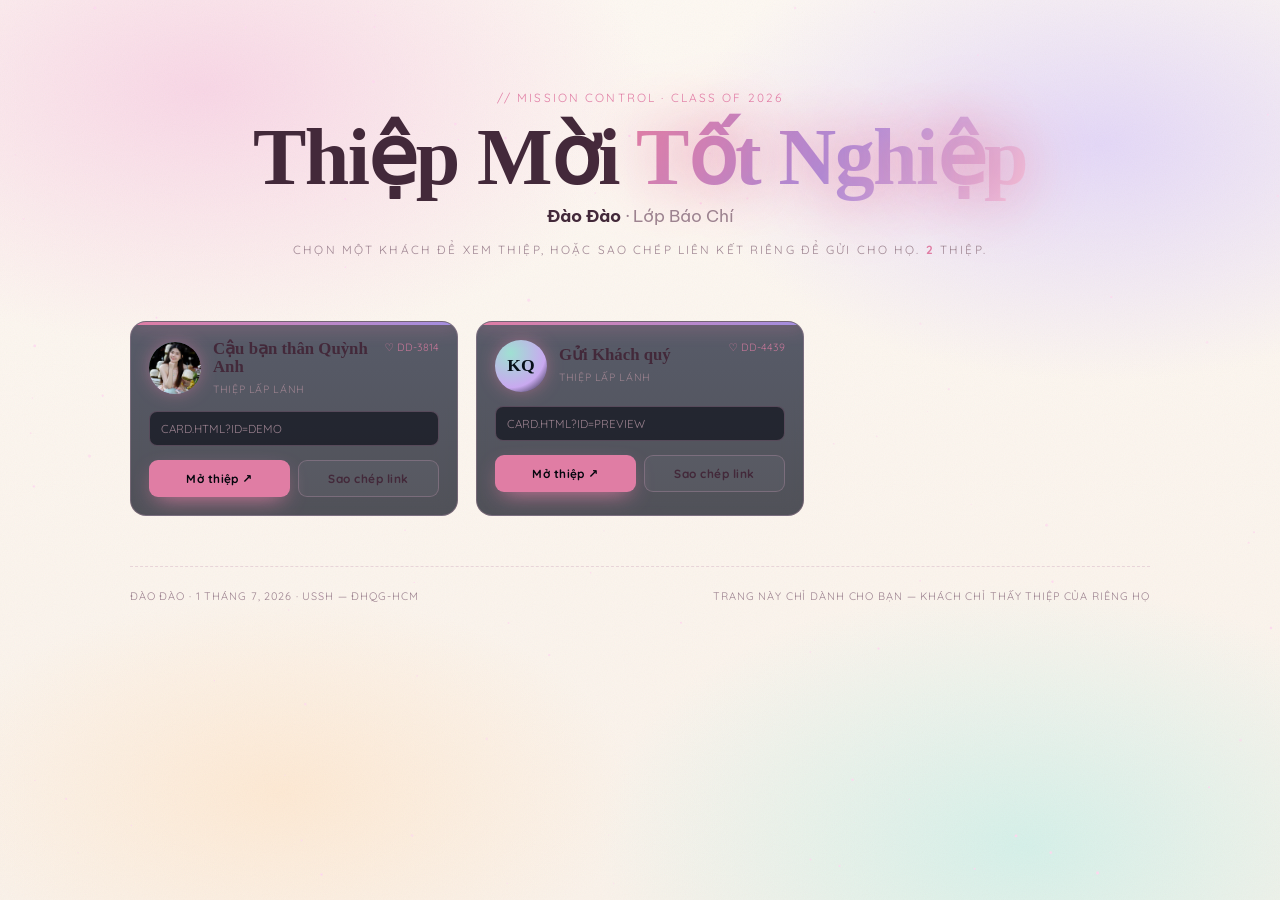
==== index.html @ 98efb75b "feat(princess): link preview, music box, photo beat + editorial polish - Open Graph/Twitter meta + r" ====
<!DOCTYPE html>
<html lang="vi">
<head>
  <meta charset="UTF-8" />
  <meta name="viewport" content="width=device-width, initial-scale=1.0" />
  <title>Bảng điều khiển thiệp mời · Lễ Tốt Nghiệp</title>
  <meta name="description" content="Danh sách thiệp mời tốt nghiệp — chọn khách để mở & sao chép liên kết." />
  <meta name="theme-color" content="#faf3ec" />
  <link rel="icon" type="image/svg+xml" href="assets/img/favicon.svg" />
  <meta property="og:title" content="Thiệp mời · Lễ Tốt Nghiệp Đào Đào" />
  <meta property="og:image" content="https://nhocratac.github.io/graduate_letter/assets/img/og-cover.png" />
  <link rel="preconnect" href="https://fonts.googleapis.com" />
  <link rel="preconnect" href="https://fonts.gstatic.com" crossorigin />
  <link href="https://fonts.googleapis.com/css2?family=Unbounded:wght@400;600;800&family=Be+Vietnam+Pro:wght@300;400;600&family=JetBrains+Mono:wght@400;700&display=swap" rel="stylesheet" />
  <link href="https://fonts.googleapis.com/css2?family=Playfair+Display:ital,wght@0,600;0,800;1,600&family=Quicksand:wght@400;500;700&display=swap" rel="stylesheet" />
  <link rel="stylesheet" href="assets/css/base.css" />
  <link rel="stylesheet" href="assets/css/index.css" />
</head>
<body>
  <canvas id="stars" aria-hidden="true"></canvas>
  <div class="grain" aria-hidden="true"></div>
  <div class="scanlines" aria-hidden="true"></div>

  <main class="hub">
    <header class="hub-head">
      <p class="mono accent">// MISSION CONTROL · <span id="classOf">CLASS OF 2026</span></p>
      <h1>Thiệp Mời <span class="grad">Tốt Nghiệp</span></h1>
      <p class="sub">
        <strong id="hostName">Nguyễn Việt Thắng</strong> · Lớp <span id="className">CNTT</span>
      </p>
      <p class="hub-note mono">
        Chọn một khách để xem thiệp, hoặc sao chép liên kết riêng để gửi cho họ.
        <b id="count">0</b> thiệp.
      </p>
    </header>

    <section class="grid" id="grid"><!-- JS render --></section>

    <footer class="hub-foot mono">
      <span id="footMeta"></span>
      <span class="dim">trang này chỉ dành cho bạn — khách chỉ thấy thiệp của riêng họ</span>
    </footer>
  </main>

  <!-- toast copy -->
  <div class="toast" id="toast" role="status" aria-live="polite"></div>

  <script type="module" src="assets/js/index.js"></script>
</body>
</html>
---- assets/css/base.css ----
/* ============================================================
   BASE — reset, biến màu, nền vũ trụ, grain & scanline dùng chung
   ============================================================ */
:root {
  --bg:        #05070f;
  --bg-2:      #0a0f1e;
  --ink:       #eaf2ff;
  --ink-dim:   #8ea0c4;
  --accent:    #3df0ff;   /* sẽ bị JS ghi đè theo từng khách */
  --accent-2:  #ff5fd2;
  --glow:      #6df6ff;
  --planet:    #2b7bff;
  --panel:     rgba(12, 18, 36, 0.55);
  --panel-line: rgba(140, 180, 255, 0.18);
  --radius:    18px;
  --mono: "JetBrains Mono", ui-monospace, monospace;
  --body: "Be Vietnam Pro", system-ui, sans-serif;
  --display: "Unbounded", var(--body);
}

/* ===== THEME CÔNG CHÚA · PASTEL DREAM EDITORIAL (light) ===== */
html.theme-princess {
  --bg:        #faf3ec;   /* kem ấm */
  --bg-2:      #f4e7ec;
  --ink:       #43293a;   /* mận đậm mềm */
  --ink-dim:   #9d8390;   /* mauve trầm */
  --accent:    #e07da4;   /* blush rose */
  --accent-2:  #a48ee0;   /* lilac */
  --glow:      #f6c8dd;
  --planet:    #c9a9f0;
  --panel:     rgba(255, 255, 255, 0.72);
  --panel-line: rgba(196, 150, 176, 0.32);
  --radius:    28px;
  --mono:    "Quicksand", system-ui, sans-serif;
  --display: "Fraunces", Georgia, serif;
  /* foil ngũ sắc cho chữ & viền lấp lánh */
  --foil: linear-gradient(115deg, #ef9fc0 0%, #c2a6ef 28%, #9fe0d2 52%, #f7d49e 74%, #ef9fc0 100%);
}
html.theme-princess body {
  color: var(--ink);
  background:
    radial-gradient(58% 48% at 16% 10%, #f8d7e6 0%, transparent 60%),
    radial-gradient(54% 44% at 86% 16%, #e4d8f7 0%, transparent 60%),
    radial-gradient(60% 52% at 80% 94%, #d6f0e9 0%, transparent 56%),
    radial-gradient(50% 40% at 22% 88%, #fde9d4 0%, transparent 55%),
    linear-gradient(180deg, #fdf8f2, #faf2ea);
}
/* light theme: bỏ scanline kiểu HUD; grain dịu kiểu giấy in */
html.theme-princess .scanlines { display: none; }
html.theme-princess .grain { opacity: 0.05; mix-blend-mode: multiply; }
html.theme-princess ::selection { background: var(--accent); color: #fff; }

* { box-sizing: border-box; margin: 0; padding: 0; }

html, body { height: 100%; }

body {
  font-family: var(--body);
  color: var(--ink);
  background:
    radial-gradient(1200px 700px at 50% -10%, #10183a 0%, transparent 60%),
    radial-gradient(900px 600px at 90% 110%, #1a1030 0%, transparent 55%),
    var(--bg);
  overflow-x: hidden;
  -webkit-font-smoothing: antialiased;
  text-rendering: optimizeLegibility;
}

/* canvas nền 3D */
#bg {
  position: fixed;
  inset: 0;
  width: 100%;
  height: 100%;
  z-index: 0;
  display: block;
  touch-action: pan-y;
}

/* nếu không có WebGL: ẩn canvas trống */
.no-webgl #bg { display: none; }

/* lớp hạt nhiễu (grain) — tạo chất film */
.grain {
  position: fixed; inset: 0; z-index: 1; pointer-events: none;
  opacity: 0.05; mix-blend-mode: overlay;
  background-image: url("data:image/svg+xml,%3Csvg xmlns='http://www.w3.org/2000/svg' width='120' height='120'%3E%3Cfilter id='n'%3E%3CfeTurbulence type='fractalNoise' baseFrequency='0.9' numOctaves='2'/%3E%3C/filter%3E%3Crect width='100%25' height='100%25' filter='url(%23n)'/%3E%3C/svg%3E");
}

/* scanline ngang mảnh — chất HUD / màn hình */
.scanlines {
  position: fixed; inset: 0; z-index: 1; pointer-events: none;
  opacity: 0.35;
  background: repeating-linear-gradient(
    to bottom,
    rgba(255,255,255,0.025) 0px,
    rgba(255,255,255,0.025) 1px,
    transparent 1px,
    transparent 3px
  );
}

@media (prefers-reduced-motion: reduce) {
  * { animation-duration: 0.001ms !important; animation-iteration-count: 1 !important; transition-duration: 0.001ms !important; }
}

a { color: inherit; }

::selection { background: var(--accent); color: #04060d; }
---- assets/css/index.css ----
/* ============================================================
   INDEX — bảng điều khiển (mission control)
   ============================================================ */
#stars { position: fixed; inset: 0; z-index: 0; width: 100%; height: 100%; display: block; }

.hub {
  position: relative; z-index: 2;
  max-width: 1100px; margin: 0 auto;
  padding: clamp(40px, 7vw, 90px) clamp(18px, 4vw, 40px) 60px;
}

/* ---------- header ---------- */
.hub-head { text-align: center; margin-bottom: clamp(34px, 6vw, 64px); }
.hub-head .mono { letter-spacing: 0.18em; }
.hub-head h1 {
  font-family: var(--display); font-weight: 800;
  font-size: clamp(2.4rem, 9vw, 5rem); line-height: 0.95; margin: 14px 0 10px;
  letter-spacing: -0.02em;
}
.hub-head h1 .grad {
  background: linear-gradient(120deg, var(--accent), var(--accent-2), var(--glow));
  -webkit-background-clip: text; background-clip: text; color: transparent;
  text-shadow: 0 0 60px var(--accent);
}
.hub-head .sub { font-size: 1.05rem; color: var(--ink-dim); }
.hub-head .sub strong { color: var(--ink); }
.hub-note { margin-top: 16px; color: var(--ink-dim); letter-spacing: 0.04em; }
.hub-note b { color: var(--accent); }

.accent { color: var(--accent); }
.mono { font-family: var(--mono); font-size: 0.74rem; text-transform: uppercase; }
.dim { color: var(--ink-dim); }

/* ---------- lưới khách ---------- */
.grid {
  display: grid;
  grid-template-columns: repeat(auto-fill, minmax(290px, 1fr));
  gap: 18px;
}

.guest {
  position: relative;
  padding: 18px;
  border-radius: 16px;
  background: linear-gradient(180deg, rgba(18,26,48,0.7), rgba(8,12,26,0.7));
  border: 1px solid var(--panel-line);
  backdrop-filter: blur(10px);
  -webkit-backdrop-filter: blur(10px);
  overflow: hidden;
  transition: transform .2s, border-color .2s, box-shadow .2s;
}
.guest::before {
  content: ""; position: absolute; inset: 0 0 auto 0; height: 3px;
  background: linear-gradient(90deg, var(--accent), var(--accent-2));
  box-shadow: 0 0 18px var(--accent);
}
.guest:hover {
  transform: translateY(-4px);
  border-color: var(--accent);
  box-shadow: 0 18px 40px -18px var(--accent);
}

.g-top { display: flex; align-items: center; gap: 12px; margin-bottom: 14px; }
.g-avatar {
  flex: 0 0 auto; width: 52px; height: 52px; border-radius: 50%;
  display: grid; place-items: center; overflow: hidden;
  font-family: var(--display); font-weight: 800; font-size: 1.1rem; color: #061018;
  background: radial-gradient(circle at 30% 25%, var(--glow), var(--planet) 65%, #070a14);
  box-shadow: 0 0 20px -6px var(--accent);
}
.g-avatar img { width: 100%; height: 100%; object-fit: cover; }
.g-meta { min-width: 0; flex: 1; }
.g-meta h3 { font-family: var(--display); font-weight: 600; font-size: 1.05rem; line-height: 1.1; }
.g-meta .mono { font-size: 0.66rem; letter-spacing: 0.06em; }
.g-no { color: var(--accent); align-self: flex-start; font-size: 0.66rem; opacity: 0.8; }

.g-link {
  display: block; padding: 9px 11px; margin-bottom: 14px;
  background: rgba(4,8,18,0.6); border: 1px solid var(--panel-line);
  border-radius: 8px; color: var(--ink-dim); font-size: 0.72rem;
  white-space: nowrap; overflow: hidden; text-overflow: ellipsis;
}

.g-actions { display: flex; gap: 8px; }
.btn {
  flex: 1; text-align: center; cursor: pointer;
  font-family: var(--mono); font-size: 0.74rem; font-weight: 700; letter-spacing: 0.04em;
  text-decoration: none; padding: 10px 12px; border-radius: 9px;
  border: 1px solid var(--panel-line); background: rgba(255,255,255,0.04); color: var(--ink);
  transition: transform .15s, box-shadow .15s, background .15s, border-color .15s;
}
.btn:hover { transform: translateY(-2px); }
.btn.primary { background: var(--accent); color: #04060d; border-color: transparent; box-shadow: 0 8px 22px -8px var(--accent); }
.btn.ghost:hover { border-color: var(--accent); box-shadow: 0 0 18px -6px var(--accent); }

/* ---------- footer ---------- */
.hub-foot {
  margin-top: 50px; padding-top: 22px; border-top: 1px dashed var(--panel-line);
  display: flex; justify-content: space-between; flex-wrap: wrap; gap: 10px;
  color: var(--ink-dim); letter-spacing: 0.08em; font-size: 0.68rem;
}

/* ---------- toast ---------- */
.toast {
  position: fixed; left: 50%; bottom: 28px; transform: translateX(-50%) translateY(20px);
  z-index: 10; padding: 12px 20px; border-radius: 10px;
  background: var(--accent); color: #04060d; font-family: var(--mono); font-weight: 700;
  font-size: 0.8rem; box-shadow: 0 12px 30px -8px var(--accent);
  opacity: 0; pointer-events: none; transition: opacity .2s, transform .2s;
}
.toast.show { opacity: 1; transform: translateX(-50%) translateY(0); }

/* ---------- animation vào ---------- */
.reveal { opacity: 0; transform: translateY(20px); }
body.ready .reveal { animation: rise .6s cubic-bezier(.2,.7,.2,1) forwards; animation-delay: calc(var(--i, 0) * 0.06s + 0.1s); }
@keyframes rise { to { opacity: 1; transform: none; } }
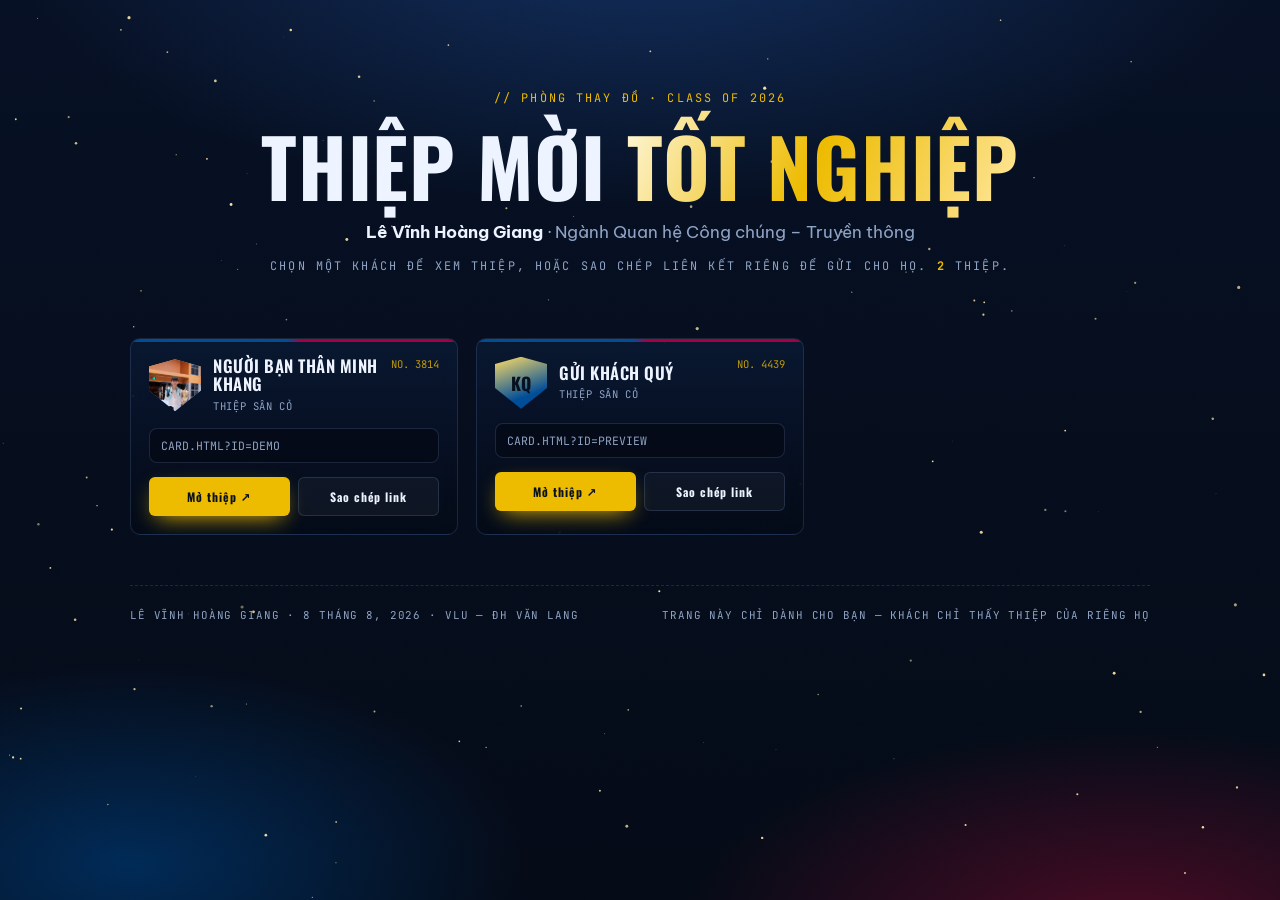
==== commit 707ec226: "feat(champion): repurpose main for Lê Vĩnh Hoàng Giang graduation Lễ của Đào Đào đã xong; main giờ l" ====
--- a/index.html
+++ b/index.html
@@ -5,14 +5,13 @@
   <meta name="viewport" content="width=device-width, initial-scale=1.0" />
   <title>Bảng điều khiển thiệp mời · Lễ Tốt Nghiệp</title>
   <meta name="description" content="Danh sách thiệp mời tốt nghiệp — chọn khách để mở & sao chép liên kết." />
-  <meta name="theme-color" content="#faf3ec" />
+  <meta name="theme-color" content="#050d1c" />
   <link rel="icon" type="image/svg+xml" href="assets/img/favicon.svg" />
-  <meta property="og:title" content="Thiệp mời · Lễ Tốt Nghiệp Đào Đào" />
+  <meta property="og:title" content="Thiệp mời · Lễ Tốt Nghiệp Lê Vĩnh Hoàng Giang" />
   <meta property="og:image" content="https://nhocratac.github.io/graduate_letter/assets/img/og-cover.png" />
   <link rel="preconnect" href="https://fonts.googleapis.com" />
   <link rel="preconnect" href="https://fonts.gstatic.com" crossorigin />
-  <link href="https://fonts.googleapis.com/css2?family=Unbounded:wght@400;600;800&family=Be+Vietnam+Pro:wght@300;400;600&family=JetBrains+Mono:wght@400;700&display=swap" rel="stylesheet" />
-  <link href="https://fonts.googleapis.com/css2?family=Playfair+Display:ital,wght@0,600;0,800;1,600&family=Quicksand:wght@400;500;700&display=swap" rel="stylesheet" />
+  <link href="https://fonts.googleapis.com/css2?family=Oswald:wght@400;500;600;700&family=Be+Vietnam+Pro:wght@300;400;600&family=JetBrains+Mono:wght@400;700&display=swap" rel="stylesheet" />
   <link rel="stylesheet" href="assets/css/base.css" />
   <link rel="stylesheet" href="assets/css/index.css" />
 </head>
@@ -23,10 +22,10 @@
 
   <main class="hub">
     <header class="hub-head">
-      <p class="mono accent">// MISSION CONTROL · <span id="classOf">CLASS OF 2026</span></p>
+      <p class="mono accent">// PHÒNG THAY ĐỒ · <span id="classOf">CLASS OF 2026</span></p>
       <h1>Thiệp Mời <span class="grad">Tốt Nghiệp</span></h1>
       <p class="sub">
-        <strong id="hostName">Nguyễn Việt Thắng</strong> · Lớp <span id="className">CNTT</span>
+        <strong id="hostName">Lê Vĩnh Hoàng Giang</strong> · Ngành <span id="className">—</span>
       </p>
       <p class="hub-note mono">
         Chọn một khách để xem thiệp, hoặc sao chép liên kết riêng để gửi cho họ.
--- a/assets/css/base.css
+++ b/assets/css/base.css
@@ -49,6 +49,35 @@
 html.theme-princess .scanlines { display: none; }
 html.theme-princess .grain { opacity: 0.05; mix-blend-mode: multiply; }
 html.theme-princess ::selection { background: var(--accent); color: #fff; }
+
+/* ===== THEME CHAMPION · SÂN ĐÊM & CÚP VÀNG (dark) ===== */
+html.theme-champion {
+  --bg:        #050d1c;   /* xanh đêm gần đen */
+  --bg-2:      #0a1a33;
+  --ink:       #eef4ff;
+  --ink-dim:   #8fa3c4;
+  --accent:    #edbb00;   /* vàng cúp */
+  --accent-2:  #a50044;   /* garnet */
+  --glow:      #ffdd66;
+  --planet:    #004d98;   /* xanh blaugrana */
+  --panel:     rgba(6, 18, 40, 0.6);
+  --panel-line: rgba(150, 190, 255, 0.16);
+  --radius:    12px;      /* góc vuông vức hơn — chất thẻ cầu thủ */
+  --mono:    "JetBrains Mono", ui-monospace, monospace;
+  --display: "Oswald", "Be Vietnam Pro", system-ui, sans-serif;
+  /* dải blaugrana dùng cho viền & vạch nhấn */
+  --stripe: linear-gradient(90deg, #004d98 0%, #004d98 48%, #a50044 52%, #a50044 100%);
+}
+html.theme-champion body {
+  color: var(--ink);
+  background:
+    radial-gradient(80% 50% at 50% -8%, #122f5e 0%, transparent 62%),
+    radial-gradient(60% 40% at 88% 104%, #4a0a24 0%, transparent 58%),
+    radial-gradient(52% 38% at 10% 96%, #002a56 0%, transparent 60%),
+    linear-gradient(180deg, #061024, #040a16);
+}
+html.theme-champion .scanlines { opacity: 0.22; }
+html.theme-champion .grain { opacity: 0.06; }
 
 * { box-sizing: border-box; margin: 0; padding: 0; }
 
--- a/assets/css/index.css
+++ b/assets/css/index.css
@@ -110,6 +110,35 @@
 }
 .toast.show { opacity: 1; transform: translateX(-50%) translateY(0); }
 
+/* ============================================================
+   THEME CHAMPION · SÂN ĐÊM & CÚP VÀNG
+   ============================================================ */
+html.theme-champion .hub-head h1 {
+  font-family: var(--display); font-weight: 700;
+  text-transform: uppercase; letter-spacing: 0.01em;
+  line-height: 1.14;   /* chừa chỗ cho dấu tiếng Việt trên chữ in hoa */
+}
+html.theme-champion .hub-head h1 .grad {
+  background: linear-gradient(115deg, #fff8de, var(--accent) 48%, #ffe9a3);
+  -webkit-background-clip: text; background-clip: text; color: transparent;
+  text-shadow: none;
+}
+html.theme-champion .guest {
+  border-radius: 10px; border-color: rgba(150,190,255,0.15);
+  background: linear-gradient(180deg, rgba(10,26,54,0.78), rgba(4,10,22,0.82));
+}
+html.theme-champion .guest::before { background: var(--stripe); box-shadow: none; }
+html.theme-champion .g-avatar {
+  border-radius: 0; color: #08111f;
+  clip-path: polygon(50% 0%, 100% 14%, 100% 60%, 50% 100%, 0 60%, 0 14%);
+  background: linear-gradient(160deg, var(--glow), var(--planet) 72%);
+}
+html.theme-champion .g-meta h3 {
+  font-family: var(--display); text-transform: uppercase; letter-spacing: 0.03em;
+}
+html.theme-champion .btn { border-radius: 6px; font-family: var(--display); letter-spacing: 0.08em; }
+html.theme-champion .btn.primary, html.theme-champion .toast { color: #08111f; }
+
 /* ---------- animation vào ---------- */
 .reveal { opacity: 0; transform: translateY(20px); }
 body.ready .reveal { animation: rise .6s cubic-bezier(.2,.7,.2,1) forwards; animation-delay: calc(var(--i, 0) * 0.06s + 0.1s); }
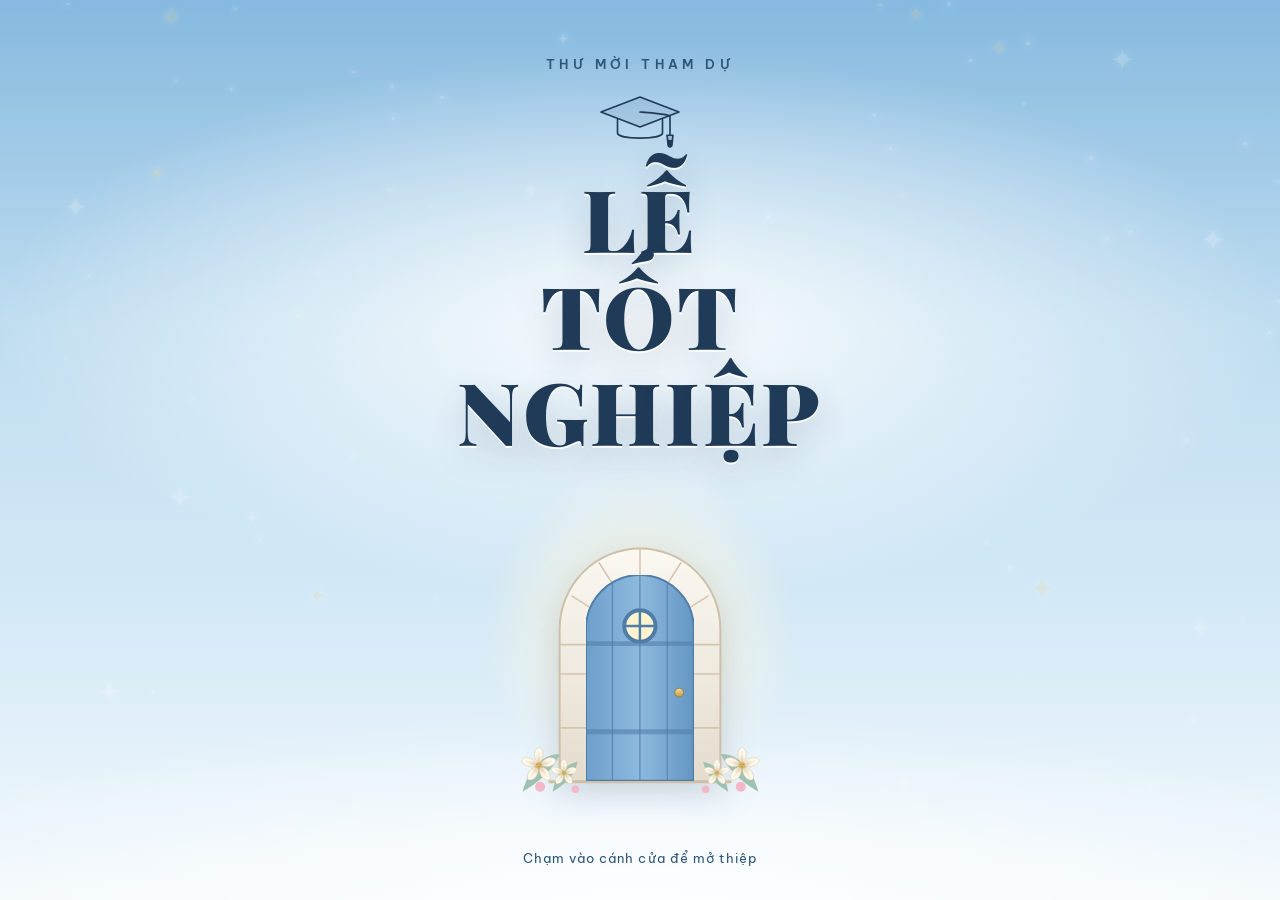
==== commit eeaf50c6: "Thiệp mời tốt nghiệp Nguyễn Thục Vin (clone từ thiệp Minh Châu) Ngày giờ, ảnh, SĐT đang là dữ liệu m" ====
--- a/index.html
+++ b/index.html
@@ -1,49 +1,470 @@
-<!DOCTYPE html>
+<!doctype html>
 <html lang="vi">
 <head>
-  <meta charset="UTF-8" />
-  <meta name="viewport" content="width=device-width, initial-scale=1.0" />
-  <title>Bảng điều khiển thiệp mời · Lễ Tốt Nghiệp</title>
-  <meta name="description" content="Danh sách thiệp mời tốt nghiệp — chọn khách để mở & sao chép liên kết." />
-  <meta name="theme-color" content="#050d1c" />
-  <link rel="icon" type="image/svg+xml" href="assets/img/favicon.svg" />
-  <meta property="og:title" content="Thiệp mời · Lễ Tốt Nghiệp Lê Vĩnh Hoàng Giang" />
-  <meta property="og:image" content="https://nhocratac.github.io/graduate_letter/assets/img/og-cover.png" />
-  <link rel="preconnect" href="https://fonts.googleapis.com" />
-  <link rel="preconnect" href="https://fonts.gstatic.com" crossorigin />
-  <link href="https://fonts.googleapis.com/css2?family=Oswald:wght@400;500;600;700&family=Be+Vietnam+Pro:wght@300;400;600&family=JetBrains+Mono:wght@400;700&display=swap" rel="stylesheet" />
-  <link rel="stylesheet" href="assets/css/base.css" />
-  <link rel="stylesheet" href="assets/css/index.css" />
+  <meta charset="utf-8">
+  <meta name="viewport" content="width=device-width, initial-scale=1, viewport-fit=cover">
+  <title>Thư mời Lễ Tốt Nghiệp · Nguyễn Thục Vin</title>
+  <meta name="description" content="Thân mời bạn đến dự Lễ Tốt Nghiệp của Thục Vin. Chạm để mở thiệp và xác nhận tham gia.">
+  <meta name="theme-color" content="#BFDDF0">
+
+  <!-- Ảnh & tiêu đề khi chia sẻ link qua Zalo / Facebook / Messenger.
+       Sau khi deploy, đổi og:image thành URL đầy đủ, vd: https://ten-ban.github.io/thiep/assets/img/og-cover.jpg -->
+  <meta property="og:type" content="website">
+  <meta property="og:title" content="Thư mời Lễ Tốt Nghiệp · Nguyễn Thục Vin">
+  <meta property="og:description" content="Thân mời bạn đến dự Lễ Tốt Nghiệp của Thục Vin tại ĐH Tôn Đức Thắng. Chạm để mở thiệp nhé!">
+  <meta property="og:image" content="assets/img/og-cover.jpg">
+  <meta name="twitter:card" content="summary_large_image">
+
+  <link rel="icon" href="assets/img/favicon.svg" type="image/svg+xml">
+  <link rel="preconnect" href="https://fonts.googleapis.com">
+  <link rel="preconnect" href="https://fonts.gstatic.com" crossorigin>
+  <link rel="stylesheet" href="https://fonts.googleapis.com/css2?family=Be+Vietnam+Pro:wght@300;400;500;600;700&family=Great+Vibes&family=Playfair+Display:ital,wght@0,500;0,600;0,700;0,800;0,900;1,500&display=swap">
+  <link rel="stylesheet" href="assets/css/style.css">
 </head>
-<body>
-  <canvas id="stars" aria-hidden="true"></canvas>
-  <div class="grain" aria-hidden="true"></div>
-  <div class="scanlines" aria-hidden="true"></div>
-
-  <main class="hub">
-    <header class="hub-head">
-      <p class="mono accent">// PHÒNG THAY ĐỒ · <span id="classOf">CLASS OF 2026</span></p>
-      <h1>Thiệp Mời <span class="grad">Tốt Nghiệp</span></h1>
-      <p class="sub">
-        <strong id="hostName">Lê Vĩnh Hoàng Giang</strong> · Ngành <span id="className">—</span>
-      </p>
-      <p class="hub-note mono">
-        Chọn một khách để xem thiệp, hoặc sao chép liên kết riêng để gửi cho họ.
-        <b id="count">0</b> thiệp.
-      </p>
-    </header>
-
-    <section class="grid" id="grid"><!-- JS render --></section>
-
-    <footer class="hub-foot mono">
-      <span id="footMeta"></span>
-      <span class="dim">trang này chỉ dành cho bạn — khách chỉ thấy thiệp của riêng họ</span>
+<body class="is-locked">
+
+  <!-- ===== SVG dùng chung (hoa ly, mũ tốt nghiệp...) ===== -->
+  <svg class="svg-defs" aria-hidden="true" focusable="false">
+    <defs>
+      <radialGradient id="g-lily" cx="0" cy="0" r="100" gradientUnits="userSpaceOnUse">
+        <stop offset="0" stop-color="#FFFFFF"/>
+        <stop offset=".32" stop-color="#E4F1FA"/>
+        <stop offset=".7" stop-color="#8CBDE1"/>
+        <stop offset="1" stop-color="#4F86B8"/>
+      </radialGradient>
+      <linearGradient id="g-cap" x1="0" y1="0" x2="1" y2="1">
+        <stop offset="0" stop-color="#3B6A92"/>
+        <stop offset="1" stop-color="#1F3B57"/>
+      </linearGradient>
+      <linearGradient id="g-gold" x1="0" y1="0" x2="0" y2="1">
+        <stop offset="0" stop-color="#F1DCA6"/>
+        <stop offset="1" stop-color="#C39A4E"/>
+      </linearGradient>
+      <radialGradient id="g-petal" cx=".5" cy=".85" r=".9">
+        <stop offset="0" stop-color="#E7D3AE"/>
+        <stop offset=".45" stop-color="#FBF4E6"/>
+        <stop offset="1" stop-color="#FFFDF8"/>
+      </radialGradient>
+      <linearGradient id="g-paper" x1="0" y1="0" x2="0" y2="1">
+        <stop offset="0" stop-color="#FFFDF6"/>
+        <stop offset=".55" stop-color="#F4EAD3"/>
+        <stop offset="1" stop-color="#E2D2AE"/>
+      </linearGradient>
+    </defs>
+
+    <symbol id="i-lily" viewBox="-100 -100 200 200">
+      <g fill="url(#g-lily)" stroke="#FFFFFF" stroke-opacity=".55" stroke-width="1">
+        <path d="M0 0C18-26 28-64 0-98C-28-64-18-26 0 0Z"/>
+        <path d="M0 0C18-26 28-64 0-98C-28-64-18-26 0 0Z" transform="rotate(120)"/>
+        <path d="M0 0C18-26 28-64 0-98C-28-64-18-26 0 0Z" transform="rotate(240)"/>
+        <path d="M0 0C15-22 24-56 0-86C-24-56-15-22 0 0Z" transform="rotate(60)"/>
+        <path d="M0 0C15-22 24-56 0-86C-24-56-15-22 0 0Z" transform="rotate(180)"/>
+        <path d="M0 0C15-22 24-56 0-86C-24-56-15-22 0 0Z" transform="rotate(300)"/>
+      </g>
+      <g stroke="#FFFFFF" stroke-opacity=".7" stroke-width="1.2" fill="none">
+        <path d="M0-8V-78"/><path d="M0-8V-78" transform="rotate(120)"/><path d="M0-8V-78" transform="rotate(240)"/>
+      </g>
+      <g stroke="#F3E6C4" stroke-width="1.4" fill="#E9CF8E">
+        <path d="M0 0Q6-20 10-34" fill="none"/><ellipse cx="10" cy="-36" rx="2.4" ry="4.2"/>
+        <path d="M0 0Q-8-18-14-30" fill="none"/><ellipse cx="-14" cy="-32" rx="2.4" ry="4.2"/>
+        <path d="M0 0Q18-8 30-12" fill="none"/><ellipse cx="32" cy="-12" rx="4.2" ry="2.4"/>
+        <path d="M0 0Q-16 6-28 4" fill="none"/><ellipse cx="-30" cy="4" rx="4.2" ry="2.4"/>
+      </g>
+    </symbol>
+
+    <symbol id="i-cap-line" viewBox="0 0 120 84">
+      <g fill="none" stroke="currentColor" stroke-width="2.2" stroke-linejoin="round" stroke-linecap="round">
+        <path d="M60 8 112 28 60 48 8 28Z" fill="currentColor" fill-opacity=".08"/>
+        <path d="M30 38v18c0 9 60 9 60 0V38"/>
+        <path d="M60 28c14 1 30 2 40 5v26"/>
+        <path d="M96 59h8l-1.5 13h-5Z" fill="currentColor" fill-opacity=".2"/>
+        <path d="M98 66v8M100 66v9M102 66v8"/>
+      </g>
+    </symbol>
+
+    <symbol id="i-cap" viewBox="0 0 120 92">
+      <path d="M32 40v20c0 10 56 10 56 0V40Z" fill="#1A2F45"/>
+      <path d="M6 33 60 55l54-22v4L60 59 6 37Z" fill="#142638"/>
+      <path d="M60 10l54 23-54 22L6 33Z" fill="url(#g-cap)"/>
+      <path d="M60 14 104 33 60 51" fill="none" stroke="#FFFFFF" stroke-opacity=".18" stroke-width="1.5"/>
+      <path d="M60 33c16 3 30 7 38 11v20" fill="none" stroke="url(#g-gold)" stroke-width="2.4" stroke-linecap="round"/>
+      <path d="M94 63h8l3 19H91Z" fill="url(#g-gold)"/>
+      <path d="M94 68l-1 13M98 68v14M102 68l1 13" stroke="#B88F45" stroke-width=".9"/>
+      <circle cx="60" cy="33" r="3.4" fill="url(#g-gold)"/>
+    </symbol>
+
+    <symbol id="i-flourish" viewBox="0 0 170 120">
+      <g fill="none" stroke="#FFFFFF" stroke-linecap="round">
+        <path d="M166 6C130 2 104 16 98 38c-5 20 14 30 26 18 9-9 0-21-9-15" stroke-width="2"/>
+        <path d="M98 38C76 28 50 34 40 54c-8 17 7 29 20 21 9-6 3-17-6-13" stroke-width="2"/>
+        <path d="M40 54C26 52 14 60 8 74" stroke-width="1.6"/>
+        <path d="M124 56c10 16 30 20 40 8" stroke-width="1.6"/>
+        <path d="M166 16c-20 4-32 14-34 30" stroke-width="3.2" stroke-dasharray="0 7" opacity=".9"/>
+        <path d="M150 74c-14 14-34 18-52 12" stroke-width="3.2" stroke-dasharray="0 7" opacity=".9"/>
+        <path d="M84 20c-16-6-34-2-46 10" stroke-width="3" stroke-dasharray="0 7" opacity=".85"/>
+        <path d="M30 86c-6 8-14 12-24 12" stroke-width="2.6" stroke-dasharray="0 6" opacity=".8"/>
+      </g>
+      <g fill="#FFFFFF"><circle cx="8" cy="74" r="2.4"/><circle cx="164" cy="64" r="2.4"/><circle cx="115" cy="41" r="2"/><circle cx="54" cy="62" r="2"/></g>
+    </symbol>
+
+    <symbol id="i-flower" viewBox="-40 -40 80 80">
+      <g fill="url(#g-petal)" stroke="#D9C29B" stroke-width="1">
+        <path d="M0-4C-12-12-12-34 0-38 12-34 12-12 0-4Z"/>
+        <path d="M0-4C-12-12-12-34 0-38 12-34 12-12 0-4Z" transform="rotate(72)"/>
+        <path d="M0-4C-12-12-12-34 0-38 12-34 12-12 0-4Z" transform="rotate(144)"/>
+        <path d="M0-4C-12-12-12-34 0-38 12-34 12-12 0-4Z" transform="rotate(216)"/>
+        <path d="M0-4C-12-12-12-34 0-38 12-34 12-12 0-4Z" transform="rotate(288)"/>
+      </g>
+      <g stroke="#E3CFA6" stroke-width=".8" fill="none" opacity=".9">
+        <path d="M0-8V-30"/><path d="M0-8V-30" transform="rotate(72)"/><path d="M0-8V-30" transform="rotate(144)"/><path d="M0-8V-30" transform="rotate(216)"/><path d="M0-8V-30" transform="rotate(288)"/>
+      </g>
+      <circle r="7" fill="#D8B46A"/>
+      <g fill="#A47E3C"><circle cx="-2.5" cy="-2" r="1.1"/><circle cx="2.6" cy="-1.4" r="1.1"/><circle cx="0" cy="2.6" r="1.1"/></g>
+    </symbol>
+
+    <symbol id="i-diploma" viewBox="0 0 170 96">
+      <rect x="12" y="32" width="132" height="32" rx="16" fill="url(#g-paper)" stroke="#D6C29A"/>
+      <ellipse cx="144" cy="48" rx="9" ry="16" fill="#F7EEDA" stroke="#D6C29A"/>
+      <ellipse cx="144" cy="48" rx="4" ry="8" fill="none" stroke="#CDB68A"/>
+      <path d="M22 38h100" stroke="#FFFFFF" stroke-width="3" stroke-linecap="round" opacity=".8"/>
+      <rect x="70" y="30" width="13" height="36" fill="#2E5577"/>
+      <path d="M76 48C58 26 48 42 60 50ZM77 48c18-22 28-6 16 2Z" fill="#2E5577"/>
+      <path d="M74 50 62 82l7-3 4 7 4-34ZM79 50l13 31-7-2-4 7-3-35Z" fill="#244867"/>
+      <circle cx="76.5" cy="48.5" r="5" fill="url(#g-gold)"/>
+    </symbol>
+
+    <symbol id="i-sparkle" viewBox="0 0 20 20">
+      <path d="M10 0c1 6 4 9 10 10-6 1-9 4-10 10C9 14 6 11 0 10 6 9 9 6 10 0Z"/>
+    </symbol>
+  </svg>
+
+  <!-- =================================================================
+       1) MÀN MỞ ĐẦU — chạm cửa để mở thiệp
+       ================================================================= -->
+  <section class="intro" id="intro" aria-label="Mở thiệp mời">
+    <div class="intro__stars" id="stars" aria-hidden="true"></div>
+
+    <div class="intro__content">
+      <p class="intro__eyebrow" data-bind="text.eyebrow">Thư mời tham dự</p>
+      <svg class="intro__cap" aria-hidden="true"><use href="#i-cap-line"/></svg>
+      <h1 class="intro__title" id="introTitle">Lễ Tốt Nghiệp</h1>
+    </div>
+
+    <button class="door" id="door" type="button" aria-label="Mở thiệp mời">
+      <span class="door__glow" aria-hidden="true"></span>
+      <svg class="door__frame" viewBox="0 0 200 260" aria-hidden="true">
+        <defs>
+          <radialGradient id="g-doorlight" cx=".5" cy=".55" r=".6">
+            <stop offset="0" stop-color="#FFFFFF"/>
+            <stop offset=".6" stop-color="#FFF6DD"/>
+            <stop offset="1" stop-color="#F6DFA4"/>
+          </radialGradient>
+          <linearGradient id="g-stone" x1="0" y1="0" x2="0" y2="1">
+            <stop offset="0" stop-color="#FBF8F2"/>
+            <stop offset="1" stop-color="#E4DCCD"/>
+          </linearGradient>
+        </defs>
+        <path d="M18 260V104a82 82 0 0 1 164 0v156Z" fill="url(#g-stone)" stroke="#CDBFA8" stroke-width="2"/>
+        <g stroke="#D3C6B0" stroke-width="1.6" fill="none">
+          <path d="M18 150h27M155 150h27M18 205h27M155 205h27M18 120h27M155 120h27"/>
+          <path d="M100 22v28M58 36l14 22M142 36l-14 22M30 70l22 14M170 70l-22 14"/>
+        </g>
+        <path d="M45 260V105a55 55 0 0 1 110 0v155Z" fill="url(#g-doorlight)"/>
+        <path d="M8 260h184" stroke="#CDBFA8" stroke-width="3" stroke-linecap="round"/>
+      </svg>
+      <span class="door__leaf" aria-hidden="true">
+        <svg viewBox="45 50 110 210" preserveAspectRatio="none">
+          <defs>
+            <linearGradient id="g-wood" x1="0" y1="0" x2="1" y2="0">
+              <stop offset="0" stop-color="#6E9FCB"/>
+              <stop offset=".5" stop-color="#8DB9DE"/>
+              <stop offset="1" stop-color="#6596C3"/>
+            </linearGradient>
+          </defs>
+          <path d="M45 260V105a55 55 0 0 1 110 0v155Z" fill="url(#g-wood)" stroke="#4E7DA8" stroke-width="2"/>
+          <g stroke="#5683AE" stroke-width="1.4" opacity=".8">
+            <path d="M72 58V260M100 50V260M128 58V260"/>
+          </g>
+          <path d="M45 120h110M45 210h110" stroke="#4E7DA8" stroke-width="5" opacity=".55"/>
+          <circle cx="100" cy="102" r="16" fill="#FFF3CF" stroke="#4E7DA8" stroke-width="4"/>
+          <path d="M100 86v32M84 102h32" stroke="#4E7DA8" stroke-width="2.5"/>
+          <circle cx="140" cy="170" r="4.5" fill="url(#g-gold)" stroke="#9C7A3A" stroke-width="1"/>
+        </svg>
+      </span>
+      <svg class="door__flowers" viewBox="0 0 200 60" aria-hidden="true">
+        <g fill="#9EC1B1"><path d="M6 58c6-22 18-30 30-30-6 12-16 22-30 30Z"/><path d="M194 58c-6-22-18-30-30-30 6 12 16 22 30 30Z"/><path d="M30 58c2-14 10-22 20-24-2 10-10 18-20 24Z"/><path d="M170 58c-2-14-10-22-20-24 2 10 10 18 20 24Z"/></g>
+        <use href="#i-flower" x="4" y="22" width="30" height="30"/>
+        <use href="#i-flower" x="28" y="32" width="22" height="22"/>
+        <use href="#i-flower" x="166" y="22" width="30" height="30"/>
+        <use href="#i-flower" x="150" y="32" width="22" height="22"/>
+        <g fill="#F2B8C6"><circle cx="20" cy="54" r="4"/><circle cx="180" cy="54" r="4"/><circle cx="48" cy="56" r="3"/><circle cx="152" cy="56" r="3"/></g>
+      </svg>
+    </button>
+
+    <p class="intro__hint" data-bind="text.tapHint">Chạm vào cánh cửa để mở thiệp</p>
+  </section>
+
+  <div class="flash" id="flash" aria-hidden="true"></div>
+
+  <!-- =================================================================
+       2) NỘI DUNG CHÍNH
+       ================================================================= -->
+  <main class="site" id="site" hidden>
+    <div class="bg-flowers" aria-hidden="true">
+      <svg class="lily lily--a"><use href="#i-lily"/></svg>
+      <svg class="lily lily--b"><use href="#i-lily"/></svg>
+      <svg class="lily lily--c"><use href="#i-lily"/></svg>
+      <svg class="lily lily--d"><use href="#i-lily"/></svg>
+    </div>
+
+    <!-- 2.1 Thiệp mời -->
+    <section class="section section--invite" id="thiep" aria-label="Thiệp mời">
+      <article class="invite" id="invite">
+        <svg class="invite__frame" id="inviteFrame" aria-hidden="true"><path/></svg>
+        <svg class="invite__flourish" aria-hidden="true"><use href="#i-flourish"/></svg>
+
+        <header class="invite__top">
+          <figure class="badge" aria-label="Ảnh người tốt nghiệp">
+            <span class="badge__strap" aria-hidden="true"></span>
+            <span class="badge__body">
+              <span class="badge__slot" aria-hidden="true"></span>
+              <img class="badge__photo" id="photo" src="assets/img/avatar.svg" alt="Ảnh chân dung" width="300" height="400">
+            </span>
+          </figure>
+          <div class="invite__lead">
+            <p class="invite__line" data-bind="text.inviteLine">Thân mời bạn đến dự</p>
+            <svg class="invite__cap" aria-hidden="true"><use href="#i-cap"/></svg>
+          </div>
+        </header>
+
+        <h2 class="invite__ceremony" id="ceremony"><span>Graduation</span><span>Ceremony</span></h2>
+        <p class="invite__name" data-bind="graduate.name">Nguyễn Thục Vin</p>
+        <p class="invite__degree" data-bind="graduate.degree">Cử nhân Quản trị Kinh doanh</p>
+
+        <div class="date" aria-label="Thời gian" id="dateBlock">
+          <p class="date__month" id="dMonth">Tháng 12</p>
+          <div class="date__row">
+            <span class="date__side" id="dWeekday">Thứ Bảy</span>
+            <span class="date__day" id="dDay">19</span>
+            <span class="date__side" id="dTime">16:30 – 18:30</span>
+          </div>
+          <p class="date__year" id="dYear">2026</p>
+        </div>
+
+        <div class="venue">
+          <p class="venue__name" data-bind="venue.name">Trường Đại học ABC</p>
+          <p class="venue__hall" data-bind="venue.hall">Hội trường A, tầng 3</p>
+          <p class="venue__addr" data-bind="venue.address">123 Đường Hoa Sữa, Phường Hoàn Kiếm, Hà Nội</p>
+        </div>
+
+        <svg class="invite__flowers" aria-hidden="true" viewBox="0 0 160 130">
+          <g fill="#A8C7B8"><path d="M20 120c4-30 22-48 46-52-10 22-26 40-46 52Z"/><path d="M96 124c-6-20-2-40 14-52 4 20-2 38-14 52Z"/><path d="M6 86c18-6 34 0 44 12-18 4-32 0-44-12Z"/></g>
+          <use href="#i-flower" x="16" y="38" width="86" height="86"/>
+          <use href="#i-flower" x="84" y="20" width="60" height="60"/>
+          <use href="#i-flower" x="92" y="84" width="40" height="40"/>
+        </svg>
+        <svg class="invite__diploma" aria-hidden="true"><use href="#i-diploma"/></svg>
+      </article>
+
+      <a class="scroll-cue" href="#loi-nhan" aria-label="Xem tiếp">
+        <span>Kéo xuống</span>
+        <svg viewBox="0 0 24 24" aria-hidden="true"><path d="M6 9l6 6 6-6" fill="none" stroke="currentColor" stroke-width="2" stroke-linecap="round" stroke-linejoin="round"/></svg>
+      </a>
+    </section>
+
+    <!-- 2.1b Lời nhắn -->
+    <section class="section" id="loi-nhan" data-reveal>
+      <p class="section__script">A little note</p>
+      <h2 class="section__title">Lời nhắn</h2>
+      <p class="note" data-bind="text.message"></p>
+    </section>
+
+    <!-- 2.2 Đếm ngược + lưu lịch -->
+    <section class="section" id="dem-nguoc" data-reveal>
+      <p class="section__script">Save the date</p>
+      <h2 class="section__title">Đếm ngược</h2>
+      <div class="countdown" id="countdown" role="timer" aria-live="off">
+        <div class="countdown__cell"><span class="countdown__num" id="cdDays">00</span><span class="countdown__label">Ngày</span></div>
+        <div class="countdown__cell"><span class="countdown__num" id="cdHours">00</span><span class="countdown__label">Giờ</span></div>
+        <div class="countdown__cell"><span class="countdown__num" id="cdMins">00</span><span class="countdown__label">Phút</span></div>
+        <div class="countdown__cell"><span class="countdown__num" id="cdSecs">00</span><span class="countdown__label">Giây</span></div>
+      </div>
+      <p class="countdown__done" id="cdDone" hidden>Buổi lễ đã diễn ra. Cảm ơn bạn đã cùng mình đi qua chặng đường này!</p>
+
+      <div class="cal">
+        <p class="cal__label">Lưu vào lịch để không quên nhé</p>
+        <div class="btn-row">
+          <a class="btn btn--primary" id="calGoogle" href="#" target="_blank" rel="noopener">
+            <svg viewBox="0 0 24 24" aria-hidden="true"><rect x="3" y="5" width="18" height="16" rx="3" fill="none" stroke="currentColor" stroke-width="2"/><path d="M3 10h18M8 3v4M16 3v4" stroke="currentColor" stroke-width="2" stroke-linecap="round"/></svg>
+            Google Calendar
+          </a>
+          <button class="btn btn--ghost" id="calIcs" type="button">
+            <svg viewBox="0 0 24 24" aria-hidden="true"><path d="M12 4v11m0 0-4-4m4 4 4-4M5 20h14" fill="none" stroke="currentColor" stroke-width="2" stroke-linecap="round" stroke-linejoin="round"/></svg>
+            iPhone / Outlook
+          </button>
+        </div>
+      </div>
+    </section>
+
+    <!-- 2.3 Địa điểm -->
+    <section class="section" id="dia-diem" data-reveal>
+      <p class="section__script">Where</p>
+      <h2 class="section__title">Địa điểm</h2>
+      <div class="place">
+        <div class="place__info">
+          <svg class="place__pin" viewBox="0 0 24 24" aria-hidden="true"><path d="M12 22s7-6.2 7-12a7 7 0 1 0-14 0c0 5.8 7 12 7 12Z" fill="currentColor"/><circle cx="12" cy="10" r="2.6" fill="#FFFFFF"/></svg>
+          <div>
+            <p class="place__name" data-bind="venue.name">Trường Đại học ABC</p>
+            <p class="place__hall" data-bind="venue.hall">Hội trường A, tầng 3</p>
+            <p class="place__addr" id="placeAddr" data-bind="venue.address">123 Đường Hoa Sữa, Phường Hoàn Kiếm, Hà Nội</p>
+          </div>
+        </div>
+        <div class="place__map" id="mapBox"></div>
+        <figure class="campus" id="campus">
+          <figcaption class="campus__title">Sơ đồ trong trường</figcaption>
+          <a class="campus__frame" id="campusLink" href="#" target="_blank" rel="noopener" aria-label="Mở sơ đồ khuôn viên cỡ lớn">
+            <img id="campusImg" alt="Sơ đồ khuôn viên Đại học Tôn Đức Thắng, điểm hẹn ở khu cỏ trước Tòa G" loading="lazy" width="1000" height="620">
+            <!-- Vị trí ghim: % theo chiều ngang / dọc của ảnh -->
+            <span class="campus__pin" style="left: 32.5%; top: 51.1%" aria-hidden="true">
+              <span class="campus__label">Gặp nhau ở đây 📸</span>
+            </span>
+          </a>
+          <p class="campus__hint">Chạm vào sơ đồ để xem bản đồ lớn</p>
+        </figure>
+        <div class="btn-row">
+          <a class="btn btn--primary" id="mapDirections" href="#" target="_blank" rel="noopener">
+            <svg viewBox="0 0 24 24" aria-hidden="true"><path d="M3 11 21 3l-8 18-2-8Z" fill="none" stroke="currentColor" stroke-width="2" stroke-linejoin="round"/></svg>
+            Chỉ đường
+          </a>
+          <button class="btn btn--ghost" id="copyAddr" type="button">
+            <svg viewBox="0 0 24 24" aria-hidden="true"><rect x="8" y="8" width="12" height="12" rx="2" fill="none" stroke="currentColor" stroke-width="2"/><path d="M16 8V6a2 2 0 0 0-2-2H6a2 2 0 0 0-2 2v8a2 2 0 0 0 2 2h2" fill="none" stroke="currentColor" stroke-width="2"/></svg>
+            Sao chép địa chỉ
+          </button>
+        </div>
+      </div>
+    </section>
+
+    <!-- 2.4 Xác nhận tham gia -->
+    <section class="section" id="xac-nhan" data-reveal>
+      <p class="section__script">Will you join?</p>
+      <h2 class="section__title">Xác nhận tham gia</h2>
+
+      <form class="rsvp" id="rsvpForm" novalidate>
+        <h3 class="rsvp__title">RSVP</h3>
+
+        <div class="field">
+          <label class="field__label" for="rsvpName">Tên của bạn</label>
+          <input class="field__input" id="rsvpName" name="name" type="text" autocomplete="name" maxlength="80" placeholder="Ví dụ: Trần Thu Hà" required>
+        </div>
+
+        <fieldset class="field">
+          <legend class="field__label">Bạn sẽ đến chứ?</legend>
+          <label class="choice">
+            <input type="radio" name="attending" value="yes" id="attYes">
+            <span class="choice__box"><span class="choice__fill" aria-hidden="true"></span><span class="choice__text">Chắc chắn rồi, không thể bỏ lỡ!</span><span class="choice__pct" aria-hidden="true"></span></span>
+          </label>
+          <label class="choice">
+            <input type="radio" name="attending" value="no" id="attNo">
+            <span class="choice__box"><span class="choice__fill" aria-hidden="true"></span><span class="choice__text">Tiếc quá, lần này mình bận mất rồi.</span><span class="choice__pct" aria-hidden="true"></span></span>
+          </label>
+        </fieldset>
+
+        <div class="field" id="guestsField" hidden>
+          <label class="field__label" for="rsvpGuests">Bạn đi mấy người?</label>
+          <div class="stepper">
+            <button type="button" class="stepper__btn" data-step="-1" aria-label="Bớt một người">−</button>
+            <input class="stepper__val" id="rsvpGuests" name="guests" type="number" inputmode="numeric" min="1" max="10" value="1">
+            <button type="button" class="stepper__btn" data-step="1" aria-label="Thêm một người">+</button>
+          </div>
+        </div>
+
+        <div class="field" id="messageField">
+          <label class="field__label" for="rsvpMessage">Gửi lời chúc <span class="field__opt">(không bắt buộc)</span></label>
+          <textarea class="field__input field__input--area" id="rsvpMessage" name="message" rows="3" maxlength="500" placeholder="Chúc mừng tân cử nhân..."></textarea>
+        </div>
+
+        <!-- chống spam: người thật không nhìn thấy ô này -->
+        <input class="hp" type="text" name="website" id="rsvpWebsite" tabindex="-1" autocomplete="off" aria-hidden="true">
+
+        <button class="btn btn--primary btn--block" id="rsvpSubmit" type="submit" disabled>Gửi xác nhận</button>
+        <p class="rsvp__note" id="rsvpNote" role="status" aria-live="polite"></p>
+
+        <div class="rsvp__done" id="rsvpDone" hidden>
+          <p class="rsvp__saved">
+            <svg viewBox="0 0 24 24" aria-hidden="true"><circle cx="12" cy="12" r="10" fill="currentColor"/><path d="m7.5 12.5 3 3 6-6.5" fill="none" stroke="#FFFFFF" stroke-width="2.2" stroke-linecap="round" stroke-linejoin="round"/></svg>
+            <span id="rsvpSavedText">Đã lưu câu trả lời</span>
+          </p>
+          <button class="rsvp__edit" id="rsvpEdit" type="button">Sửa câu trả lời</button>
+        </div>
+      </form>
+    </section>
+
+    <!-- 2.5 Liên hệ -->
+    <section class="section" id="lien-he" data-reveal>
+      <p class="section__script">Contact</p>
+      <h2 class="section__title">Liên hệ</h2>
+      <p class="contact__phone" id="contactPhone"></p>
+      <div class="btn-row">
+        <a class="btn btn--primary" id="contactCall" href="#">
+          <svg viewBox="0 0 24 24" aria-hidden="true"><path d="M5 4h4l2 5-2.5 1.5a11 11 0 0 0 5 5L15 13l5 2v4a2 2 0 0 1-2 2A16 16 0 0 1 3 6a2 2 0 0 1 2-2Z" fill="none" stroke="currentColor" stroke-width="2" stroke-linejoin="round"/></svg>
+          Gọi điện
+        </a>
+        <a class="btn btn--ghost" id="contactZalo" href="#" target="_blank" rel="noopener">
+          <svg viewBox="0 0 24 24" aria-hidden="true"><path d="M4 5h16v11H9l-5 4Z" fill="none" stroke="currentColor" stroke-width="2" stroke-linejoin="round"/></svg>
+          Nhắn Zalo
+        </a>
+      </div>
+    </section>
+
+    <footer class="footer" data-reveal>
+      <p class="footer__script">Thank you</p>
+      <p class="footer__text" data-bind="text.closing">Sự có mặt của bạn sẽ làm ngày đặc biệt này trọn vẹn hơn. Hẹn gặp bạn nhé!</p>
+      <p class="footer__name" data-bind="graduate.name">Nguyễn Thục Vin</p>
     </footer>
   </main>
 
-  <!-- toast copy -->
+  <!-- Nút nhạc -->
+  <button class="music" id="musicBtn" type="button" aria-label="Tắt nhạc" aria-pressed="true" hidden>
+    <svg class="music__disc" viewBox="0 0 48 48" aria-hidden="true">
+      <circle cx="24" cy="24" r="22" fill="#1F3B57"/>
+      <circle cx="24" cy="24" r="17" fill="none" stroke="#FFFFFF" stroke-opacity=".14"/>
+      <circle cx="24" cy="24" r="13" fill="none" stroke="#FFFFFF" stroke-opacity=".14"/>
+      <path d="M10 18a15 15 0 0 1 8-8" fill="none" stroke="#FFFFFF" stroke-opacity=".45" stroke-width="2" stroke-linecap="round"/>
+      <circle cx="24" cy="24" r="8" fill="#BFDDF0"/>
+      <circle cx="24" cy="24" r="2" fill="#1F3B57"/>
+    </svg>
+    <span class="music__off" aria-hidden="true">
+      <svg viewBox="0 0 24 24"><path d="M5 5l14 14" stroke="currentColor" stroke-width="2.6" stroke-linecap="round"/></svg>
+    </span>
+  </button>
+  <audio id="bgm" loop preload="auto"></audio>
+
+  <!-- Bản đồ khuôn viên cỡ lớn, có khoanh vùng điểm hẹn -->
+  <div class="lightbox" id="campusBox" role="dialog" aria-modal="true" aria-label="Sơ đồ khuôn viên, điểm hẹn ở Tòa G" hidden>
+    <div class="lightbox__panel">
+      <div class="lightbox__head">
+        <p class="lightbox__title">Điểm hẹn · Tòa G</p>
+        <button class="lightbox__close" id="campusClose" type="button" aria-label="Đóng">
+          <svg viewBox="0 0 24 24" aria-hidden="true"><path d="M6 6l12 12M18 6 6 18" fill="none" stroke="currentColor" stroke-width="2.4" stroke-linecap="round"/></svg>
+        </button>
+      </div>
+      <div class="lightbox__scroll">
+        <div class="lightbox__map">
+          <img id="campusFullImg" alt="Sơ đồ khuôn viên Đại học Tôn Đức Thắng" width="1510" height="660">
+          <!-- Vòng khoanh: toạ độ theo pixel của ảnh campus-map-full.jpg (1510×660) -->
+          <svg class="lightbox__ring" viewBox="0 0 1510 660" preserveAspectRatio="none" aria-hidden="true">
+            <ellipse cx="330" cy="250" rx="185" ry="150" transform="rotate(-20 330 250)"/>
+          </svg>
+          <span class="lightbox__tag" style="left: 21.9%; top: 66%">Điểm hẹn · Tòa G 📸</span>
+        </div>
+      </div>
+      <p class="lightbox__hint">Vuốt ngang để xem cả khuôn viên</p>
+    </div>
+  </div>
+
   <div class="toast" id="toast" role="status" aria-live="polite"></div>
 
-  <script type="module" src="assets/js/index.js"></script>
+  <script src="assets/js/config.js"></script>
+  <script src="assets/js/main.js"></script>
 </body>
 </html>
--- a/assets/css/style.css
+++ b/assets/css/style.css
@@ -0,0 +1,985 @@
+/* =====================================================================
+   Thiệp mời Lễ Tốt Nghiệp — style
+   Layout: một cột dọc kiểu thiệp giấy (tối đa 440px), nền xanh ngọc
+   với hoa ly mờ; màn mở đầu là bầu trời sáng và cánh cửa cổ tích.
+   ===================================================================== */
+:root {
+  /* Màu */
+  --sky: #BFDDF0;          /* màu chủ đạo */
+  --sky-50: #F3F9FD;
+  --sky-100: #E3F0F9;
+  --sky-300: #9CC9E6;
+  --sky-500: #6E9FCB;
+  --sky-700: #4A7EAE;
+  --navy: #1F3B57;         /* chữ chính */
+  --navy-2: #2E5577;       /* chữ phụ, viền */
+  --gold: #C9A65E;
+  --cream: #FBF6EC;
+  --white: #FFFFFF;
+  --line: #9DB4C8;
+  --danger: #B4443B;
+
+  /* Chữ */
+  --f-script: "Great Vibes", "Segoe Script", "Brush Script MT", cursive;
+  --f-serif: "Playfair Display", "Times New Roman", Georgia, serif;
+  --f-sans: "Be Vietnam Pro", "Segoe UI", system-ui, -apple-system, Roboto, Arial, sans-serif;
+
+  --shadow-soft: 0 10px 30px rgba(31, 59, 87, .12);
+  --ease-out: cubic-bezier(.2, .7, .2, 1);
+  color-scheme: light;
+}
+
+*, *::before, *::after { box-sizing: border-box; }
+html { scroll-behavior: smooth; -webkit-text-size-adjust: 100%; }
+body {
+  margin: 0;
+  font-family: var(--f-sans);
+  font-size: 15px;
+  line-height: 1.6;
+  color: var(--navy);
+  background: var(--sky);
+  -webkit-font-smoothing: antialiased;
+  -webkit-tap-highlight-color: transparent;
+}
+body.is-locked { overflow: hidden; height: 100%; }
+img { max-width: 100%; }
+[hidden] { display: none !important; }
+p, h1, h2, h3, figure { margin: 0; }
+button { font: inherit; color: inherit; }
+:focus-visible { outline: 3px solid var(--navy); outline-offset: 3px; border-radius: 8px; }
+
+.svg-defs { position: absolute; width: 0; height: 0; overflow: hidden; }
+
+/* =====================================================================
+   1) MÀN MỞ ĐẦU
+   ===================================================================== */
+.intro {
+  position: fixed;
+  inset: 0;
+  z-index: 50;
+  display: flex;
+  flex-direction: column;
+  align-items: center;
+  justify-content: space-between;
+  gap: 12px;
+  padding: calc(env(safe-area-inset-top, 0px) + 6vh) 16px calc(env(safe-area-inset-bottom, 0px) + 3.5vh);
+  overflow: hidden;
+  text-align: center;
+  background:
+    radial-gradient(70% 42% at 50% 36%, rgba(255, 255, 255, .9) 0%, rgba(255, 255, 255, 0) 72%),
+    radial-gradient(90% 30% at 50% 100%, rgba(255, 255, 255, .85) 0%, rgba(255, 255, 255, 0) 70%),
+    linear-gradient(180deg, #86B9DF 0%, var(--sky) 36%, #D6EAF7 70%, var(--sky-50) 100%);
+}
+.intro__stars { position: absolute; inset: 0; pointer-events: none; }
+.star {
+  position: absolute;
+  width: var(--s);
+  height: var(--s);
+  border-radius: 50%;
+  background: var(--white);
+  box-shadow: 0 0 calc(var(--s) * 2.5) calc(var(--s) * .6) rgba(255, 255, 255, .9);
+  opacity: .2;
+  animation: twinkle var(--d) ease-in-out var(--delay) infinite;
+}
+.spark {
+  position: absolute;
+  width: var(--s);
+  height: var(--s);
+  fill: var(--c, #FFFFFF);
+  filter: drop-shadow(0 0 4px rgba(255, 255, 255, .95));
+  opacity: .2;
+  animation: twinkle var(--d) ease-in-out var(--delay) infinite;
+}
+
+.intro__content {
+  position: relative;
+  display: flex;
+  flex-direction: column;
+  align-items: center;
+  gap: min(16px, 1.8vh);
+  transition: opacity .7s ease, transform .9s var(--ease-out);
+}
+.intro__eyebrow {
+  font-family: var(--f-sans);
+  font-weight: 600;
+  font-size: 13px;
+  letter-spacing: .34em;
+  text-transform: uppercase;
+  color: var(--navy-2);
+  animation: fadeIn 1.2s ease .2s both;
+}
+.intro__cap {
+  width: min(96px, 10vh);
+  height: min(68px, 7vh);
+  color: var(--navy);
+  animation: fadeIn 1s ease .5s both, floaty 4s ease-in-out 1.5s infinite;
+}
+.intro__title {
+  display: flex;
+  flex-direction: column;
+  align-items: center;
+  font-family: var(--f-serif);
+  font-weight: 900;
+  font-size: min(17vw, 92px, 9.6vh);
+  line-height: 1.12;
+  letter-spacing: .03em;
+  text-transform: uppercase;
+  color: var(--navy);
+  text-shadow: 0 2px 0 rgba(255, 255, 255, .9), 0 14px 34px rgba(31, 59, 87, .2);
+}
+.intro__title .line { display: block; white-space: nowrap; }
+.intro__title .ch { display: inline-block; animation: rise .9s var(--ease-out) both; }
+
+.intro__hint {
+  position: relative;
+  font-size: 13px;
+  letter-spacing: .08em;
+  color: var(--navy-2);
+  animation: fadeIn 1s ease 2s both, pulse 2.4s ease-in-out 3s infinite;
+  transition: opacity .4s ease;
+}
+
+/* Cánh cửa */
+.door {
+  position: relative;
+  flex: none;
+  width: min(48vw, 196px, 29vh);
+  aspect-ratio: 200 / 260;
+  padding: 0;
+  border: 0;
+  background: none;
+  cursor: pointer;
+  perspective: 700px;
+  animation: fadeIn 1.2s ease 1.4s both;
+  transition: transform 1.6s cubic-bezier(.6, 0, .25, 1);
+}
+.door__glow {
+  position: absolute;
+  inset: -22% -30% -6%;
+  border-radius: 50%;
+  background: radial-gradient(closest-side, rgba(255, 255, 255, .95), rgba(255, 246, 221, .5) 55%, rgba(255, 255, 255, 0));
+  animation: glow 3.2s ease-in-out infinite;
+  transition: transform 1.4s ease, opacity 1s ease;
+}
+.door__frame { position: absolute; inset: 0; width: 100%; height: 100%; overflow: visible; filter: drop-shadow(0 10px 16px rgba(31, 59, 87, .18)); }
+.door__leaf {
+  position: absolute;
+  left: 22.5%;
+  top: 19.23%;
+  width: 55%;
+  height: 80.77%;
+  transform-origin: 0 50%;
+  transform-style: preserve-3d;
+  animation: knock 5s ease-in-out 3.5s infinite;
+  transition: transform 1.3s cubic-bezier(.55, .05, .3, 1), filter 1.3s ease;
+}
+.door__leaf svg { display: block; width: 100%; height: 100%; }
+.door__flowers { position: absolute; left: -14%; bottom: -5%; width: 128%; height: auto; pointer-events: none; }
+.door:hover .door__leaf { animation-play-state: paused; transform: rotateY(-14deg); }
+
+.door.is-open .door__leaf { animation: none; transform: rotateY(-112deg); filter: brightness(.85); }
+.door.is-open .door__glow { animation: none; transform: scale(2.6); opacity: 1; }
+.intro.is-leaving .intro__content { opacity: 0; transform: translateY(-24px); }
+.intro.is-leaving .intro__hint { opacity: 0; animation: none; }
+.intro.is-leaving .door { transform: scale(1.9) translateY(-14%); }
+
+.flash {
+  position: fixed;
+  inset: 0;
+  z-index: 60;
+  pointer-events: none;
+  background: radial-gradient(circle at 50% 70%, #FFFFFF, var(--sky-50) 60%, #EAF4FB);
+  opacity: 0;
+  transition: opacity .7s ease;
+}
+.flash.is-on { opacity: 1; }
+
+/* =====================================================================
+   2) NỘI DUNG CHÍNH
+   ===================================================================== */
+.site {
+  position: relative;
+  min-height: 100vh;
+  padding-inline: 16px;
+  overflow: hidden;
+  background:
+    radial-gradient(80% 30% at 50% 6%, rgba(255, 255, 255, .55), rgba(255, 255, 255, 0) 70%),
+    linear-gradient(180deg, #D2E8F6 0%, var(--sky) 22%, #B2D5EE 55%, var(--sky) 100%);
+}
+
+.bg-flowers { position: absolute; inset: 0; pointer-events: none; z-index: 0; }
+.lily {
+  position: absolute;
+  width: var(--w);
+  height: var(--w);
+  opacity: var(--o, .7);
+  filter: blur(var(--b, 1.5px));
+  transform: rotate(var(--r0, 0deg));
+  animation: drift var(--t, 90s) linear infinite;
+  will-change: transform;
+}
+.lily--a { --w: 580px; --r0: 12deg; --o: .95; --b: 1.2px; top: -70px; left: calc(50% - 420px); }
+.lily--b { --w: 540px; --r0: -20deg; --o: .85; --b: 2px; --t: 120s; top: 430px; left: calc(50% - 70px); }
+.lily--c { --w: 500px; --r0: 40deg; --o: .8; --b: 2px; top: 44%; left: calc(50% - 440px); }
+.lily--d { --w: 540px; --r0: 5deg; --o: .8; --b: 2.5px; --t: 110s; top: 70%; left: calc(50% - 60px); }
+
+.section {
+  position: relative;
+  z-index: 1;
+  max-width: 440px;
+  margin-inline: auto;
+  padding-block: 56px;
+  display: flex;
+  flex-direction: column;
+  align-items: center;
+  text-align: center;
+}
+.section--invite { padding-top: calc(env(safe-area-inset-top, 0px) + 58px); padding-bottom: 20px; }
+
+.section__script {
+  font-family: var(--f-script);
+  font-size: 32px;
+  line-height: 1;
+  color: var(--sky-700);
+}
+.section__title {
+  margin-bottom: 26px;
+  font-family: var(--f-serif);
+  font-weight: 800;
+  font-size: clamp(26px, 7.6vw, 34px);
+  line-height: 1.25;
+  letter-spacing: .07em;
+  text-transform: uppercase;
+  text-wrap: balance;
+  color: var(--navy);
+  text-shadow: 0 2px 0 rgba(255, 255, 255, .85), 0 0 22px rgba(255, 255, 255, .9);
+}
+
+/* ---------- Thiệp ---------- */
+.invite {
+  position: relative;
+  isolation: isolate;
+  width: 100%;
+  max-width: 400px;
+  padding: 30px clamp(20px, 6vw, 30px) 82px;
+  text-align: center;
+  color: var(--navy);
+}
+.site.is-entering .invite { animation: cardIn 1.3s var(--ease-out) both; }
+
+.invite__frame {
+  position: absolute;
+  inset: 0;
+  z-index: -1;
+  width: 100%;
+  height: 100%;
+  overflow: visible;
+  filter: drop-shadow(0 0 5px rgba(255, 255, 255, .95)) drop-shadow(0 6px 14px rgba(31, 59, 87, .16));
+}
+.invite__frame path { fill: rgba(255, 255, 255, .5); stroke: var(--white); stroke-width: 2.6; stroke-linejoin: round; }
+
+.invite__flourish {
+  position: absolute;
+  top: -26px;
+  right: -14px;
+  width: clamp(112px, 36vw, 150px);
+  height: auto;
+  aspect-ratio: 170 / 120;
+  z-index: 0;
+  filter: drop-shadow(0 1px 1.5px rgba(31, 59, 87, .45));
+}
+
+.invite__top {
+  position: relative;
+  z-index: 1;
+  display: flex;
+  align-items: flex-start;
+  gap: 8px;
+  margin: -64px 0 10px calc(-1 * clamp(20px, 6vw, 30px) - 8px);
+}
+.badge {
+  position: relative;
+  flex: none;
+  width: clamp(96px, 28vw, 112px);
+  padding-top: 30px;
+  transform-origin: 50% 0;
+  transform: rotate(-8deg);
+  animation: swing 5s ease-in-out infinite;
+}
+.badge__strap {
+  position: absolute;
+  top: 0;
+  left: 50%;
+  width: 24px;
+  height: 44px;
+  transform: translateX(-50%);
+  border-radius: 4px 4px 0 0;
+  background: linear-gradient(90deg, #244767, #3A6890 50%, #244767);
+  box-shadow: inset 0 0 0 1px rgba(255, 255, 255, .12);
+}
+.badge__strap::after {
+  content: "";
+  position: absolute;
+  left: 50%;
+  bottom: -6px;
+  width: 16px;
+  height: 10px;
+  transform: translateX(-50%);
+  border: 2.5px solid #C9D3DC;
+  border-radius: 6px;
+}
+.badge__body {
+  position: relative;
+  display: block;
+  padding: 24px 9px 10px;
+  border-radius: 16px;
+  background: linear-gradient(160deg, #3D6C95, var(--navy) 85%);
+  box-shadow: 0 12px 24px rgba(31, 59, 87, .35), inset 0 1px 0 rgba(255, 255, 255, .25);
+}
+.badge__body::before {
+  content: "";
+  position: absolute;
+  inset: 5px;
+  border: 1.5px dashed rgba(255, 255, 255, .45);
+  border-radius: 12px;
+  pointer-events: none;
+}
+.badge__slot {
+  position: absolute;
+  top: 9px;
+  left: 50%;
+  width: 30px;
+  height: 7px;
+  transform: translateX(-50%);
+  border-radius: 4px;
+  background: #142638;
+  box-shadow: inset 0 1px 2px rgba(0, 0, 0, .5);
+}
+.badge__photo {
+  position: relative;
+  display: block;
+  width: 100%;
+  height: auto;
+  aspect-ratio: 3 / 4;
+  object-fit: cover;
+  border: 3px solid var(--white);
+  border-radius: 8px;
+  background: var(--sky-100);
+}
+
+.invite__lead {
+  flex: 1;
+  min-width: 0;
+  padding: 70px 34px 0 0;
+  display: flex;
+  flex-direction: column;
+  align-items: center;
+  gap: 4px;
+}
+.invite__line {
+  font-family: var(--f-serif);
+  font-weight: 600;
+  font-size: 11.5px;
+  letter-spacing: .18em;
+  text-transform: uppercase;
+  color: var(--navy-2);
+}
+.invite__cap {
+  width: 74px;
+  height: 57px;
+  filter: drop-shadow(0 6px 6px rgba(31, 59, 87, .25));
+  animation: floaty 4.5s ease-in-out infinite;
+}
+
+.invite__ceremony {
+  display: flex;
+  flex-direction: column;
+  margin: 2px 0 2px;
+  font-family: var(--f-script);
+  font-weight: 400;
+  font-size: clamp(52px, 15.5vw, 66px);
+  line-height: .92;
+  color: var(--navy);
+  text-shadow: 0 2px 0 rgba(255, 255, 255, .9), 0 8px 20px rgba(31, 59, 87, .16);
+}
+.invite__ceremony span:first-child { transform: translateX(-2px); }
+.invite__ceremony span:last-child { transform: translateX(22px); }
+
+.invite__name {
+  margin-top: 8px;
+  font-family: var(--f-script);
+  font-size: clamp(32px, 9.4vw, 38px);
+  line-height: 1.2;
+  color: #3A6A95;
+}
+.invite__degree {
+  margin-top: 2px;
+  font-weight: 600;
+  font-size: 11px;
+  letter-spacing: .2em;
+  text-transform: uppercase;
+  color: var(--navy-2);
+}
+
+/* Khối ngày giờ */
+.date {
+  width: 100%;
+  max-width: 300px;
+  margin: 22px auto 18px;
+  font-family: var(--f-serif);
+  font-variant-numeric: lining-nums;
+  color: var(--navy);
+}
+.date__month, .date__year {
+  font-weight: 600;
+  font-size: 13px;
+  letter-spacing: .26em;
+  text-transform: uppercase;
+}
+.date__row {
+  display: grid;
+  grid-template-columns: 1fr auto 1fr;
+  align-items: center;
+  gap: 10px;
+}
+.date__side {
+  padding: 6px 0;
+  border-block: 1.5px solid rgba(31, 59, 87, .55);
+  font-weight: 600;
+  font-size: clamp(10.5px, 3.1vw, 12.5px);
+  letter-spacing: .1em;
+  text-transform: uppercase;
+  white-space: nowrap;
+}
+#dTime { letter-spacing: .02em; }
+.date__day { font-weight: 500; font-size: clamp(50px, 14vw, 60px); line-height: 1; }
+
+.venue { display: flex; flex-direction: column; align-items: center; gap: 2px; }
+.venue__name {
+  font-family: var(--f-serif);
+  font-weight: 700;
+  font-size: 15px;
+  letter-spacing: .08em;
+  text-transform: uppercase;
+  text-wrap: balance;
+}
+.venue__hall { font-size: 13px; font-weight: 500; color: var(--navy-2); }
+.venue__addr {
+  max-width: 260px;
+  font-family: var(--f-serif);
+  font-style: italic;
+  font-size: 13px;
+  line-height: 1.5;
+  color: var(--navy-2);
+  text-wrap: balance;
+}
+
+.invite__flowers {
+  position: absolute;
+  left: -28px;
+  bottom: -40px;
+  width: 140px;
+  height: auto;
+  filter: drop-shadow(0 8px 10px rgba(31, 59, 87, .2));
+}
+.invite__diploma {
+  position: absolute;
+  right: -20px;
+  bottom: -10px;
+  width: 136px;
+  height: 77px;
+  transform: rotate(-16deg);
+  filter: drop-shadow(0 8px 10px rgba(31, 59, 87, .22));
+}
+
+.scroll-cue {
+  margin-top: 54px;
+  display: flex;
+  flex-direction: column;
+  align-items: center;
+  gap: 2px;
+  font-size: 11px;
+  font-weight: 600;
+  letter-spacing: .24em;
+  text-transform: uppercase;
+  text-decoration: none;
+  color: var(--navy-2);
+}
+.scroll-cue svg { width: 24px; height: 24px; animation: bounce 1.8s ease-in-out infinite; }
+
+/* ---------- Đếm ngược ---------- */
+.countdown {
+  width: 100%;
+  display: grid;
+  grid-template-columns: repeat(4, minmax(0, 1fr));
+  gap: 10px;
+}
+.countdown__cell {
+  display: flex;
+  flex-direction: column;
+  align-items: center;
+  gap: 2px;
+  padding: 14px 4px 10px;
+  border: 1px solid rgba(255, 255, 255, .95);
+  border-radius: 18px;
+  background: rgba(255, 255, 255, .55);
+  box-shadow: var(--shadow-soft);
+  -webkit-backdrop-filter: blur(6px);
+  backdrop-filter: blur(6px);
+}
+.countdown__num {
+  font-family: var(--f-serif);
+  font-weight: 700;
+  font-size: clamp(26px, 8vw, 34px);
+  line-height: 1.1;
+  font-variant-numeric: lining-nums tabular-nums;
+}
+.countdown__label {
+  font-size: 11px;
+  font-weight: 600;
+  letter-spacing: .14em;
+  text-transform: uppercase;
+  color: var(--navy-2);
+}
+.countdown__done {
+  max-width: 320px;
+  font-family: var(--f-serif);
+  font-style: italic;
+  font-size: 17px;
+}
+
+.cal { margin-top: 28px; display: flex; flex-direction: column; align-items: center; gap: 12px; }
+.cal__label { font-size: 14px; color: var(--navy-2); }
+
+/* ---------- Nút ---------- */
+.btn-row { display: flex; flex-wrap: wrap; justify-content: center; gap: 10px; }
+.btn {
+  display: inline-flex;
+  align-items: center;
+  justify-content: center;
+  gap: 8px;
+  min-height: 46px;
+  padding: 11px 18px;
+  border: 1.5px solid var(--navy);
+  border-radius: 999px;
+  font-family: var(--f-sans);
+  font-weight: 600;
+  font-size: 14px;
+  line-height: 1.2;
+  text-decoration: none;
+  cursor: pointer;
+  transition: background-color .2s ease, color .2s ease, transform .15s ease, opacity .2s ease;
+}
+.btn svg { width: 18px; height: 18px; flex: none; }
+.btn:active { transform: scale(.97); }
+.btn--primary { background: var(--navy); color: var(--white); }
+.btn--primary:hover { background: var(--navy-2); }
+.btn--ghost { background: rgba(255, 255, 255, .65); color: var(--navy); }
+.btn--ghost:hover { background: var(--white); }
+.btn--block { width: 100%; border-radius: 12px; }
+.btn:disabled { opacity: .4; cursor: not-allowed; transform: none; }
+.btn.is-loading { pointer-events: none; opacity: .75; }
+.btn.is-loading::after {
+  content: "";
+  width: 16px;
+  height: 16px;
+  border: 2px solid currentColor;
+  border-right-color: transparent;
+  border-radius: 50%;
+  animation: spin .7s linear infinite;
+}
+
+/* ---------- Địa điểm ---------- */
+.place {
+  width: 100%;
+  display: flex;
+  flex-direction: column;
+  gap: 14px;
+  padding: 18px;
+  border: 1px solid rgba(255, 255, 255, .95);
+  border-radius: 22px;
+  background: rgba(255, 255, 255, .6);
+  box-shadow: var(--shadow-soft);
+  text-align: left;
+}
+.place__info { display: flex; align-items: flex-start; gap: 12px; }
+.place__info > div { min-width: 0; }
+.place__pin { width: 28px; height: 28px; flex: none; color: var(--navy); margin-top: 2px; }
+.place__name { font-family: var(--f-serif); font-weight: 700; font-size: 17px; line-height: 1.35; }
+.place__hall { font-size: 13px; font-weight: 500; color: var(--navy-2); }
+.place__addr { font-size: 14px; color: var(--navy-2); overflow-wrap: anywhere; }
+.contact__phone { margin-bottom: 16px; font-family: var(--f-serif); font-weight: 700; font-size: 22px; letter-spacing: .06em; color: var(--navy); }
+.place__map {
+  width: 100%;
+  max-width: 100%;
+  aspect-ratio: 4 / 3;
+  overflow: hidden;
+  border: 3px solid var(--white);
+  border-radius: 16px;
+  background: var(--sky-100);
+}
+.place__map iframe { display: block; width: 100%; height: 100%; border: 0; }
+.place .btn-row { justify-content: stretch; }
+.campus { margin: 0; display: flex; flex-direction: column; gap: 8px; }
+.campus__title { font-family: var(--f-serif); font-weight: 700; font-size: 15px; color: var(--navy); }
+.campus__frame {
+  position: relative;
+  display: block;
+  overflow: hidden;
+  border: 3px solid var(--white);
+  border-radius: 16px;
+  background: var(--sky-100);
+}
+.campus__frame img { display: block; width: 100%; height: auto; }
+.campus__pin {
+  position: absolute;
+  width: 18px;
+  height: 18px;
+  margin: -9px 0 0 -9px;
+  border: 3px solid var(--white);
+  border-radius: 50%;
+  background: var(--navy);
+  box-shadow: 0 2px 6px rgba(0, 0, 0, .35);
+}
+.campus__pin::before {
+  content: "";
+  position: absolute;
+  inset: -3px;
+  border-radius: 50%;
+  background: var(--navy);
+  animation: pinPulse 1.8s ease-out infinite;
+}
+.campus__label {
+  position: absolute;
+  top: calc(100% + 8px);
+  left: 50%;
+  transform: translateX(-30%);
+  padding: 4px 9px;
+  border-radius: 999px;
+  background: var(--navy);
+  color: var(--white);
+  font-size: 12px;
+  font-weight: 600;
+  white-space: nowrap;
+  box-shadow: 0 2px 8px rgba(0, 0, 0, .25);
+}
+.campus__hint { font-size: 12px; color: var(--navy-2); text-align: center; }
+
+/* Bản đồ khuôn viên cỡ lớn */
+.lightbox {
+  position: fixed;
+  inset: 0;
+  z-index: 70;
+  display: flex;
+  align-items: center;
+  justify-content: center;
+  padding: 16px;
+  background: rgba(15, 35, 55, .72);
+  backdrop-filter: blur(4px);
+  animation: fadeIn .25s ease;
+}
+.lightbox[hidden] { display: none; }
+.lightbox__panel {
+  width: 100%;
+  max-width: 960px;
+  padding: 14px;
+  border-radius: 22px;
+  background: var(--white);
+  box-shadow: 0 20px 60px rgba(0, 0, 0, .35);
+}
+.lightbox__head { display: flex; align-items: center; justify-content: space-between; margin-bottom: 10px; }
+.lightbox__title { font-family: var(--f-serif); font-weight: 700; font-size: 17px; color: var(--navy); }
+.lightbox__close {
+  display: grid;
+  place-items: center;
+  width: 36px;
+  height: 36px;
+  border: 0;
+  border-radius: 50%;
+  background: var(--sky-100);
+  color: var(--navy);
+  cursor: pointer;
+}
+.lightbox__close svg { width: 18px; height: 18px; }
+.lightbox__scroll { overflow-x: auto; border-radius: 14px; -webkit-overflow-scrolling: touch; }
+.lightbox__map { position: relative; width: max(100%, 760px); }
+.lightbox__map img { display: block; width: 100%; height: auto; }
+.lightbox__ring { position: absolute; inset: 0; width: 100%; height: 100%; pointer-events: none; }
+.lightbox__ring ellipse {
+  fill: rgba(191, 221, 240, .22);
+  stroke: var(--navy);
+  stroke-width: 7;
+  stroke-dasharray: 22 14;
+  animation: ringDash 1.6s linear infinite;
+}
+.lightbox__tag {
+  position: absolute;
+  transform: translateX(-50%);
+  padding: 5px 11px;
+  border-radius: 999px;
+  background: var(--navy);
+  color: var(--white);
+  font-size: 13px;
+  font-weight: 600;
+  white-space: nowrap;
+  box-shadow: 0 2px 8px rgba(0, 0, 0, .3);
+}
+.lightbox__hint { margin-top: 8px; font-size: 12px; color: var(--navy-2); text-align: center; }
+@media (min-width: 800px) { .lightbox__hint { display: none; } }
+.place .btn { flex: 1 1 auto; white-space: nowrap; }
+.cal .btn-row { width: 100%; max-width: 360px; }
+.cal .btn { flex: 1 1 170px; }
+
+/* ---------- RSVP ---------- */
+.rsvp {
+  width: 100%;
+  display: flex;
+  flex-direction: column;
+  gap: 16px;
+  padding: 22px 20px 20px;
+  border: 3px solid var(--navy-2);
+  border-radius: 18px;
+  background: var(--white);
+  box-shadow: 0 18px 40px rgba(31, 59, 87, .18);
+  text-align: left;
+}
+.rsvp__title { font-family: var(--f-serif); font-weight: 800; font-size: 26px; line-height: 1.1; }
+.field { min-width: 0; margin: 0; padding: 0; border: 0; display: flex; flex-direction: column; gap: 8px; }
+.field__label { padding: 0; font-weight: 600; font-size: 14px; color: var(--navy); }
+legend.field__label { margin-bottom: 8px; }
+.field__opt { font-weight: 400; color: var(--navy-2); }
+.field__input {
+  width: 100%;
+  padding: 12px 14px;
+  border: 1.5px solid var(--line);
+  border-radius: 10px;
+  background: var(--white);
+  font-family: var(--f-sans);
+  font-size: 16px;
+  color: var(--navy);
+  transition: border-color .2s ease, box-shadow .2s ease;
+}
+.field__input::placeholder { color: #8A9FB2; }
+.field__input:focus { outline: none; border-color: var(--navy-2); box-shadow: 0 0 0 4px rgba(191, 221, 240, .9); }
+.field__input--area { min-height: 88px; resize: vertical; line-height: 1.5; }
+
+.choice { position: relative; display: block; cursor: pointer; }
+.choice + .choice { margin-top: 10px; }
+.choice input { position: absolute; opacity: 0; width: 1px; height: 1px; }
+.choice__box {
+  position: relative;
+  display: flex;
+  align-items: center;
+  justify-content: space-between;
+  gap: 10px;
+  padding: 15px 14px;
+  overflow: hidden;
+  border: 1.5px solid transparent;
+  border-radius: 10px;
+  background: #EDF1F5;
+  font-weight: 500;
+  font-size: 14px;
+  line-height: 1.4;
+  color: var(--navy);
+  transition: background-color .2s ease, color .2s ease, border-color .2s ease;
+}
+.choice:hover .choice__box { border-color: var(--line); }
+.choice input:checked + .choice__box { background: var(--navy-2); color: var(--white); }
+.choice input:focus-visible + .choice__box { outline: 3px solid var(--navy); outline-offset: 2px; }
+.choice__text, .choice__pct { position: relative; }
+.choice__pct { font-size: 12px; font-weight: 600; font-variant-numeric: tabular-nums; }
+.choice__fill {
+  position: absolute;
+  inset: 0 auto 0 0;
+  width: 0;
+  background: rgba(110, 159, 203, .28);
+  transition: width 1.1s var(--ease-out);
+}
+.choice input:checked + .choice__box .choice__fill { background: rgba(255, 255, 255, .14); }
+
+.rsvp.is-done .choice { cursor: default; }
+.rsvp.is-done .choice:hover .choice__box { border-color: transparent; }
+.rsvp.is-done .choice__fill { width: var(--pct, 0%); }
+.rsvp.is-done .field__input { background: var(--sky-50); }
+
+.stepper {
+  display: inline-flex;
+  align-self: flex-start;
+  overflow: hidden;
+  border: 1.5px solid var(--line);
+  border-radius: 10px;
+}
+.stepper__btn {
+  width: 46px;
+  border: 0;
+  background: #EDF1F5;
+  font-size: 20px;
+  font-weight: 600;
+  color: var(--navy);
+  cursor: pointer;
+}
+.stepper__btn:hover { background: var(--sky-100); }
+.stepper__val {
+  width: 56px;
+  padding: 10px 0;
+  border: 0;
+  text-align: center;
+  font-family: var(--f-sans);
+  font-size: 16px;
+  font-weight: 600;
+  color: var(--navy);
+  -moz-appearance: textfield;
+  appearance: textfield;
+}
+.stepper__val::-webkit-outer-spin-button,
+.stepper__val::-webkit-inner-spin-button { -webkit-appearance: none; margin: 0; }
+
+.hp { position: absolute; left: -9999px; width: 1px; height: 1px; opacity: 0; }
+
+.rsvp__note { font-size: 13px; text-align: center; color: var(--navy-2); }
+.rsvp__note:empty { display: none; }
+.rsvp__note.is-error { color: var(--danger); }
+.rsvp__done { display: flex; flex-direction: column; align-items: center; gap: 4px; text-align: center; }
+.rsvp__saved { display: inline-flex; align-items: center; gap: 8px; font-weight: 600; font-size: 16px; }
+.rsvp__saved svg { width: 22px; height: 22px; color: var(--navy-2); }
+.rsvp__edit {
+  padding: 6px 10px;
+  border: 0;
+  background: none;
+  font-size: 13px;
+  color: var(--navy-2);
+  text-decoration: underline;
+  text-underline-offset: 3px;
+  cursor: pointer;
+}
+
+/* ---------- Chân trang ---------- */
+.footer {
+  position: relative;
+  z-index: 1;
+  max-width: 440px;
+  margin-inline: auto;
+  padding-block: 28px calc(env(safe-area-inset-bottom, 0px) + 110px);
+  display: flex;
+  flex-direction: column;
+  align-items: center;
+  gap: 8px;
+  text-align: center;
+}
+.footer__script { font-family: var(--f-script); font-size: 54px; line-height: 1; color: var(--navy); }
+.note {
+  max-width: 360px;
+  padding: 22px 20px;
+  border: 1px solid rgba(255, 255, 255, .95);
+  border-radius: 22px;
+  background: rgba(255, 255, 255, .6);
+  box-shadow: var(--shadow-soft);
+  font-size: 15px;
+  line-height: 1.8;
+  color: var(--navy-2);
+  text-wrap: pretty;
+  white-space: pre-line;
+}
+.footer__text { max-width: 330px; font-size: 15px; line-height: 1.75; color: var(--navy-2); text-wrap: balance; }
+.footer__name { font-family: var(--f-script); font-size: 32px; color: #3A6A95; }
+
+/* ---------- Nút nhạc ---------- */
+.music {
+  position: fixed;
+  right: 16px;
+  bottom: calc(env(safe-area-inset-bottom, 0px) + 16px);
+  z-index: 40;
+  width: 50px;
+  height: 50px;
+  padding: 3px;
+  border: 2px solid var(--white);
+  border-radius: 50%;
+  background: rgba(255, 255, 255, .75);
+  box-shadow: 0 8px 22px rgba(31, 59, 87, .3);
+  cursor: pointer;
+  -webkit-backdrop-filter: blur(6px);
+  backdrop-filter: blur(6px);
+  animation: fadeIn .6s ease both;
+}
+.music::after {
+  content: "";
+  position: absolute;
+  inset: -2px;
+  border: 2px solid var(--white);
+  border-radius: 50%;
+  opacity: 0;
+  pointer-events: none;
+}
+.music.is-playing::after { animation: ring 2.2s ease-out infinite; }
+.music__disc { display: block; width: 100%; height: 100%; animation: spin 5s linear infinite; animation-play-state: paused; transition: opacity .2s ease; }
+.music.is-playing .music__disc { animation-play-state: running; }
+.music__off { position: absolute; inset: 0; display: grid; place-items: center; color: var(--navy); opacity: 0; transition: opacity .2s ease; }
+.music__off svg { width: 34px; height: 34px; }
+.music:not(.is-playing) .music__disc { opacity: .5; }
+.music:not(.is-playing) .music__off { opacity: 1; }
+
+/* ---------- Thông báo nhỏ ---------- */
+.toast {
+  position: fixed;
+  left: 50%;
+  bottom: calc(env(safe-area-inset-bottom, 0px) + 86px);
+  z-index: 70;
+  max-width: calc(100vw - 32px);
+  padding: 10px 18px;
+  border-radius: 999px;
+  background: var(--navy);
+  color: var(--white);
+  font-size: 14px;
+  text-align: center;
+  opacity: 0;
+  transform: translate(-50%, 16px);
+  pointer-events: none;
+  transition: opacity .3s ease, transform .3s ease;
+}
+.toast.is-show { opacity: 1; transform: translate(-50%, 0); }
+
+/* ---------- Hiện dần khi cuộn ---------- */
+.has-reveal [data-reveal] { opacity: 0; transform: translateY(28px); transition: opacity .9s ease, transform .9s var(--ease-out); }
+.has-reveal [data-reveal].is-visible { opacity: 1; transform: none; }
+
+/* =====================================================================
+   Keyframes
+   ===================================================================== */
+@keyframes pinPulse { from { opacity: .6; transform: scale(1); } to { opacity: 0; transform: scale(3.2); } }
+@keyframes ringDash { to { stroke-dashoffset: -36; } }
+@keyframes fadeIn { from { opacity: 0; } to { opacity: 1; } }
+@keyframes rise { from { opacity: 0; transform: translateY(26px); filter: blur(6px); } to { opacity: 1; transform: none; filter: none; } }
+@keyframes floaty { 0%, 100% { transform: translateY(0); } 50% { transform: translateY(-6px); } }
+@keyframes swing { 0%, 100% { transform: rotate(-9deg); } 50% { transform: rotate(-4deg); } }
+@keyframes twinkle { 0%, 100% { opacity: .15; transform: scale(.6); } 50% { opacity: 1; transform: scale(1); } }
+@keyframes pulse { 0%, 100% { opacity: .45; } 50% { opacity: 1; } }
+@keyframes glow { 0%, 100% { opacity: .6; transform: scale(.94); } 50% { opacity: 1; transform: scale(1.06); } }
+@keyframes knock { 0%, 84%, 100% { transform: rotateY(0); } 88% { transform: rotateY(-12deg); } 92% { transform: rotateY(-2deg); } 95% { transform: rotateY(-7deg); } }
+@keyframes spin { to { transform: rotate(360deg); } }
+@keyframes drift { from { transform: rotate(var(--r0, 0deg)); } to { transform: rotate(calc(var(--r0, 0deg) + 360deg)); } }
+@keyframes bounce { 0%, 100% { transform: translateY(0); } 50% { transform: translateY(6px); } }
+@keyframes ring { from { transform: scale(1); opacity: .7; } to { transform: scale(1.55); opacity: 0; } }
+@keyframes cardIn { from { opacity: 0; transform: translateY(30px) scale(.96); } to { opacity: 1; transform: none; } }
+
+/* Màn hình thấp (điện thoại nằm ngang / máy nhỏ) */
+@media (max-height: 560px) {
+  .intro { padding-top: calc(env(safe-area-inset-top, 0px) + 3vh); }
+  .intro__cap { display: none; }
+}
+
+/* Máy tính: thêm khoảng thở */
+@media (min-width: 720px) {
+  .section { padding-block: 72px; }
+  .section--invite { padding-top: 96px; }
+}
+
+/* Người dùng bật "giảm chuyển động" */
+@media (prefers-reduced-motion: reduce) {
+  *, *::before, *::after {
+    animation-duration: .01ms !important;
+    animation-iteration-count: 1 !important;
+    transition-duration: .2s !important;
+  }
+  html { scroll-behavior: auto; }
+  .lily { animation: none; }
+}
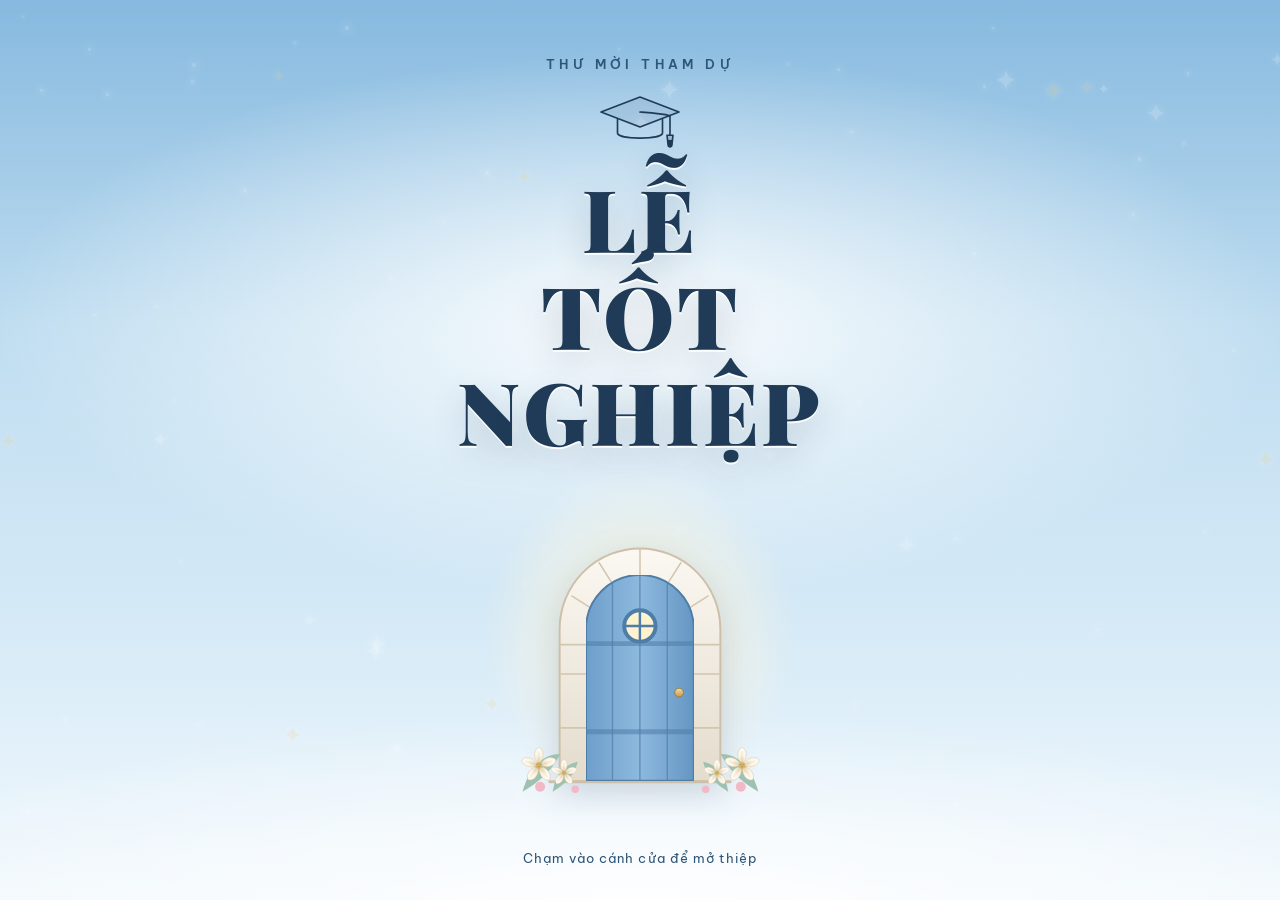
==== commit a1ff458e: "Thêm workflow deploy Pages, og:image dùng URL đầy đủ Co-Authored-By: Claude Opus 5.5 <noreply@anthro" ====
--- a/index.html
+++ b/index.html
@@ -12,7 +12,7 @@
   <meta property="og:type" content="website">
   <meta property="og:title" content="Thư mời Lễ Tốt Nghiệp · Nguyễn Thục Vin">
   <meta property="og:description" content="Thân mời bạn đến dự Lễ Tốt Nghiệp của Thục Vin tại ĐH Tôn Đức Thắng. Chạm để mở thiệp nhé!">
-  <meta property="og:image" content="assets/img/og-cover.jpg">
+  <meta property="og:image" content="https://nhocratac.github.io/graduate_letter/assets/img/og-cover.jpg">
   <meta name="twitter:card" content="summary_large_image">
 
   <link rel="icon" href="assets/img/favicon.svg" type="image/svg+xml">
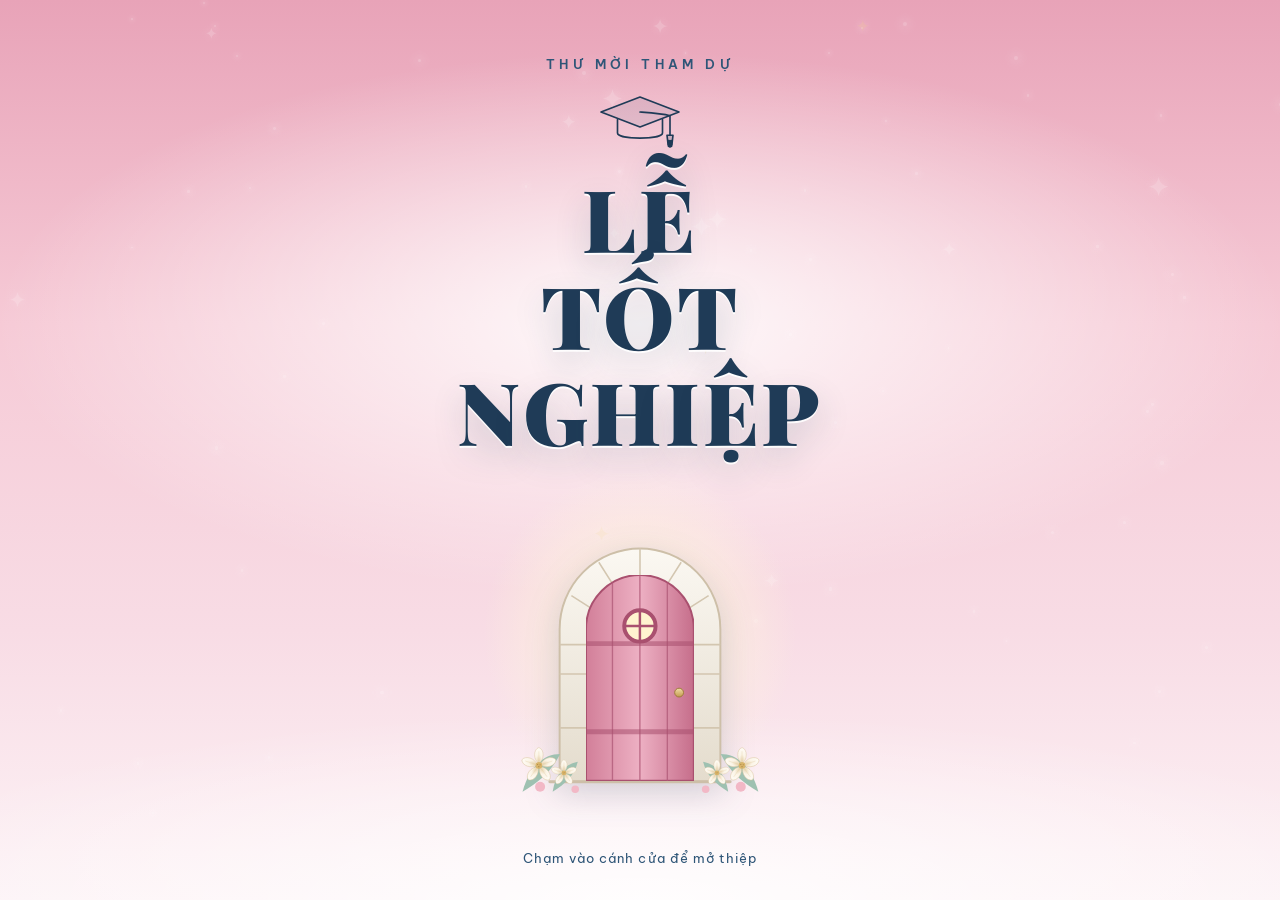
==== commit 87dd87a2: "Đổi màu chủ đạo sang hồng (giữ chữ navy), tim hồng trong lời nhắn Co-Authored-By: Claude Opus 5.5 <n" ====
--- a/index.html
+++ b/index.html
@@ -5,7 +5,7 @@
   <meta name="viewport" content="width=device-width, initial-scale=1, viewport-fit=cover">
   <title>Thư mời Lễ Tốt Nghiệp · Nguyễn Thục Vin</title>
   <meta name="description" content="Thân mời bạn đến dự Lễ Tốt Nghiệp của Thục Vin. Chạm để mở thiệp và xác nhận tham gia.">
-  <meta name="theme-color" content="#BFDDF0">
+  <meta name="theme-color" content="#F6CAD6">
 
   <!-- Ảnh & tiêu đề khi chia sẻ link qua Zalo / Facebook / Messenger.
        Sau khi deploy, đổi og:image thành URL đầy đủ, vd: https://ten-ban.github.io/thiep/assets/img/og-cover.jpg -->
@@ -28,9 +28,9 @@
     <defs>
       <radialGradient id="g-lily" cx="0" cy="0" r="100" gradientUnits="userSpaceOnUse">
         <stop offset="0" stop-color="#FFFFFF"/>
-        <stop offset=".32" stop-color="#E4F1FA"/>
-        <stop offset=".7" stop-color="#8CBDE1"/>
-        <stop offset="1" stop-color="#4F86B8"/>
+        <stop offset=".32" stop-color="#FAE6EC"/>
+        <stop offset=".7" stop-color="#EBA7BC"/>
+        <stop offset="1" stop-color="#C9718D"/>
       </radialGradient>
       <linearGradient id="g-cap" x1="0" y1="0" x2="1" y2="1">
         <stop offset="0" stop-color="#3B6A92"/>
@@ -176,18 +176,18 @@
         <svg viewBox="45 50 110 210" preserveAspectRatio="none">
           <defs>
             <linearGradient id="g-wood" x1="0" y1="0" x2="1" y2="0">
-              <stop offset="0" stop-color="#6E9FCB"/>
-              <stop offset=".5" stop-color="#8DB9DE"/>
-              <stop offset="1" stop-color="#6596C3"/>
+              <stop offset="0" stop-color="#D27F99"/>
+              <stop offset=".5" stop-color="#EDB0C3"/>
+              <stop offset="1" stop-color="#C66E8B"/>
             </linearGradient>
           </defs>
-          <path d="M45 260V105a55 55 0 0 1 110 0v155Z" fill="url(#g-wood)" stroke="#4E7DA8" stroke-width="2"/>
-          <g stroke="#5683AE" stroke-width="1.4" opacity=".8">
+          <path d="M45 260V105a55 55 0 0 1 110 0v155Z" fill="url(#g-wood)" stroke="#A9506F" stroke-width="2"/>
+          <g stroke="#B25C7A" stroke-width="1.4" opacity=".8">
             <path d="M72 58V260M100 50V260M128 58V260"/>
           </g>
-          <path d="M45 120h110M45 210h110" stroke="#4E7DA8" stroke-width="5" opacity=".55"/>
-          <circle cx="100" cy="102" r="16" fill="#FFF3CF" stroke="#4E7DA8" stroke-width="4"/>
-          <path d="M100 86v32M84 102h32" stroke="#4E7DA8" stroke-width="2.5"/>
+          <path d="M45 120h110M45 210h110" stroke="#A9506F" stroke-width="5" opacity=".55"/>
+          <circle cx="100" cy="102" r="16" fill="#FFF3CF" stroke="#A9506F" stroke-width="4"/>
+          <path d="M100 86v32M84 102h32" stroke="#A9506F" stroke-width="2.5"/>
           <circle cx="140" cy="170" r="4.5" fill="url(#g-gold)" stroke="#9C7A3A" stroke-width="1"/>
         </svg>
       </span>
@@ -430,7 +430,7 @@
       <circle cx="24" cy="24" r="17" fill="none" stroke="#FFFFFF" stroke-opacity=".14"/>
       <circle cx="24" cy="24" r="13" fill="none" stroke="#FFFFFF" stroke-opacity=".14"/>
       <path d="M10 18a15 15 0 0 1 8-8" fill="none" stroke="#FFFFFF" stroke-opacity=".45" stroke-width="2" stroke-linecap="round"/>
-      <circle cx="24" cy="24" r="8" fill="#BFDDF0"/>
+      <circle cx="24" cy="24" r="8" fill="#F6CAD6"/>
       <circle cx="24" cy="24" r="2" fill="#1F3B57"/>
     </svg>
     <span class="music__off" aria-hidden="true">
--- a/assets/css/style.css
+++ b/assets/css/style.css
@@ -1,16 +1,16 @@
 /* =====================================================================
    Thiệp mời Lễ Tốt Nghiệp — style
-   Layout: một cột dọc kiểu thiệp giấy (tối đa 440px), nền xanh ngọc
+   Layout: một cột dọc kiểu thiệp giấy (tối đa 440px), nền hồng phấn
    với hoa ly mờ; màn mở đầu là bầu trời sáng và cánh cửa cổ tích.
    ===================================================================== */
 :root {
   /* Màu */
-  --sky: #BFDDF0;          /* màu chủ đạo */
-  --sky-50: #F3F9FD;
-  --sky-100: #E3F0F9;
-  --sky-300: #9CC9E6;
-  --sky-500: #6E9FCB;
-  --sky-700: #4A7EAE;
+  --sky: #F6CAD6;          /* màu chủ đạo */
+  --sky-50: #FDF3F6;
+  --sky-100: #FAE4EB;
+  --sky-300: #EDAFC2;
+  --sky-500: #D27F99;
+  --sky-700: #B85D7C;
   --navy: #1F3B57;         /* chữ chính */
   --navy-2: #2E5577;       /* chữ phụ, viền */
   --gold: #C9A65E;
@@ -68,7 +68,7 @@
   background:
     radial-gradient(70% 42% at 50% 36%, rgba(255, 255, 255, .9) 0%, rgba(255, 255, 255, 0) 72%),
     radial-gradient(90% 30% at 50% 100%, rgba(255, 255, 255, .85) 0%, rgba(255, 255, 255, 0) 70%),
-    linear-gradient(180deg, #86B9DF 0%, var(--sky) 36%, #D6EAF7 70%, var(--sky-50) 100%);
+    linear-gradient(180deg, #E8A3B8 0%, var(--sky) 36%, #F8DCE5 70%, var(--sky-50) 100%);
 }
 .intro__stars { position: absolute; inset: 0; pointer-events: none; }
 .star {
@@ -188,7 +188,7 @@
   inset: 0;
   z-index: 60;
   pointer-events: none;
-  background: radial-gradient(circle at 50% 70%, #FFFFFF, var(--sky-50) 60%, #EAF4FB);
+  background: radial-gradient(circle at 50% 70%, #FFFFFF, var(--sky-50) 60%, #FBE9EF);
   opacity: 0;
   transition: opacity .7s ease;
 }
@@ -204,7 +204,7 @@
   overflow: hidden;
   background:
     radial-gradient(80% 30% at 50% 6%, rgba(255, 255, 255, .55), rgba(255, 255, 255, 0) 70%),
-    linear-gradient(180deg, #D2E8F6 0%, var(--sky) 22%, #B2D5EE 55%, var(--sky) 100%);
+    linear-gradient(180deg, #F7D8E2 0%, var(--sky) 22%, #F2BCCB 55%, var(--sky) 100%);
 }
 
 .bg-flowers { position: absolute; inset: 0; pointer-events: none; z-index: 0; }
@@ -706,7 +706,7 @@
 .lightbox__map img { display: block; width: 100%; height: auto; }
 .lightbox__ring { position: absolute; inset: 0; width: 100%; height: 100%; pointer-events: none; }
 .lightbox__ring ellipse {
-  fill: rgba(191, 221, 240, .22);
+  fill: rgba(246, 202, 214, .22);
   stroke: var(--navy);
   stroke-width: 7;
   stroke-dasharray: 22 14;
@@ -760,7 +760,7 @@
   transition: border-color .2s ease, box-shadow .2s ease;
 }
 .field__input::placeholder { color: #8A9FB2; }
-.field__input:focus { outline: none; border-color: var(--navy-2); box-shadow: 0 0 0 4px rgba(191, 221, 240, .9); }
+.field__input:focus { outline: none; border-color: var(--navy-2); box-shadow: 0 0 0 4px rgba(246, 202, 214, .9); }
 .field__input--area { min-height: 88px; resize: vertical; line-height: 1.5; }
 
 .choice { position: relative; display: block; cursor: pointer; }
@@ -792,7 +792,7 @@
   position: absolute;
   inset: 0 auto 0 0;
   width: 0;
-  background: rgba(110, 159, 203, .28);
+  background: rgba(210, 127, 153, .28);
   transition: width 1.1s var(--ease-out);
 }
 .choice input:checked + .choice__box .choice__fill { background: rgba(255, 255, 255, .14); }
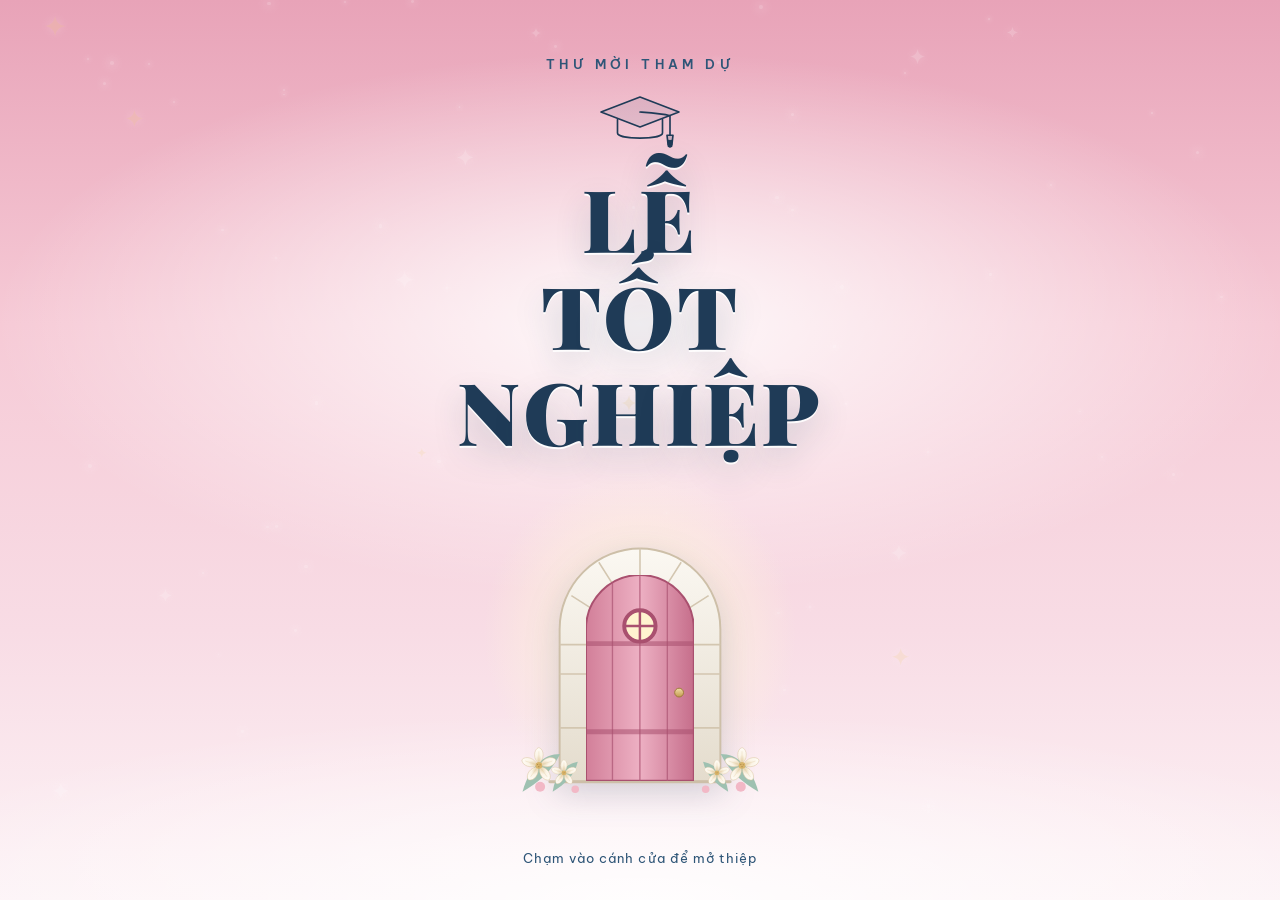
==== commit 34729dbb: "Cập nhật thiệp: 17/10 16:00–17:30, Sân Quốc Phòng toà M, bật RSVP - Ngành: Cử nhân Kinh doanh thể th" ====
--- a/index.html
+++ b/index.html
@@ -242,7 +242,7 @@
         <p class="invite__degree" data-bind="graduate.degree">Cử nhân Quản trị Kinh doanh</p>
 
         <div class="date" aria-label="Thời gian" id="dateBlock">
-          <p class="date__month" id="dMonth">Tháng 12</p>
+          <p class="date__month" id="dMonth">Tháng 10</p>
           <div class="date__row">
             <span class="date__side" id="dWeekday">Thứ Bảy</span>
             <span class="date__day" id="dDay">19</span>
@@ -323,9 +323,9 @@
         <figure class="campus" id="campus">
           <figcaption class="campus__title">Sơ đồ trong trường</figcaption>
           <a class="campus__frame" id="campusLink" href="#" target="_blank" rel="noopener" aria-label="Mở sơ đồ khuôn viên cỡ lớn">
-            <img id="campusImg" alt="Sơ đồ khuôn viên Đại học Tôn Đức Thắng, điểm hẹn ở khu cỏ trước Tòa G" loading="lazy" width="1000" height="620">
+            <img id="campusImg" alt="Sơ đồ khuôn viên Đại học Tôn Đức Thắng, điểm hẹn ở Sân Quốc Phòng toà M" loading="lazy" width="1595" height="880">
             <!-- Vị trí ghim: % theo chiều ngang / dọc của ảnh -->
-            <span class="campus__pin" style="left: 32.5%; top: 51.1%" aria-hidden="true">
+            <span class="campus__pin" style="left: 42%; top: 45.5%" aria-hidden="true">
               <span class="campus__label">Gặp nhau ở đây 📸</span>
             </span>
           </a>
@@ -440,22 +440,22 @@
   <audio id="bgm" loop preload="auto"></audio>
 
   <!-- Bản đồ khuôn viên cỡ lớn, có khoanh vùng điểm hẹn -->
-  <div class="lightbox" id="campusBox" role="dialog" aria-modal="true" aria-label="Sơ đồ khuôn viên, điểm hẹn ở Tòa G" hidden>
+  <div class="lightbox" id="campusBox" role="dialog" aria-modal="true" aria-label="Sơ đồ khuôn viên, điểm hẹn ở Sân Quốc Phòng toà M" hidden>
     <div class="lightbox__panel">
       <div class="lightbox__head">
-        <p class="lightbox__title">Điểm hẹn · Tòa G</p>
+        <p class="lightbox__title">Điểm hẹn · Sân Quốc Phòng toà M</p>
         <button class="lightbox__close" id="campusClose" type="button" aria-label="Đóng">
           <svg viewBox="0 0 24 24" aria-hidden="true"><path d="M6 6l12 12M18 6 6 18" fill="none" stroke="currentColor" stroke-width="2.4" stroke-linecap="round"/></svg>
         </button>
       </div>
       <div class="lightbox__scroll">
         <div class="lightbox__map">
-          <img id="campusFullImg" alt="Sơ đồ khuôn viên Đại học Tôn Đức Thắng" width="1510" height="660">
-          <!-- Vòng khoanh: toạ độ theo pixel của ảnh campus-map-full.jpg (1510×660) -->
-          <svg class="lightbox__ring" viewBox="0 0 1510 660" preserveAspectRatio="none" aria-hidden="true">
-            <ellipse cx="330" cy="250" rx="185" ry="150" transform="rotate(-20 330 250)"/>
+          <img id="campusFullImg" alt="Sơ đồ khuôn viên Đại học Tôn Đức Thắng" width="1595" height="880">
+          <!-- Vòng khoanh: toạ độ theo pixel của ảnh campus-map-tdtu.jpg (1595×880) -->
+          <svg class="lightbox__ring" viewBox="0 0 1595 880" preserveAspectRatio="none" aria-hidden="true">
+            <ellipse cx="680" cy="395" rx="150" ry="80" transform="rotate(18 680 395)"/>
           </svg>
-          <span class="lightbox__tag" style="left: 21.9%; top: 66%">Điểm hẹn · Tòa G 📸</span>
+          <span class="lightbox__tag" style="left: 42.5%; top: 53%">Sân Quốc Phòng · Tòa M 📸</span>
         </div>
       </div>
       <p class="lightbox__hint">Vuốt ngang để xem cả khuôn viên</p>
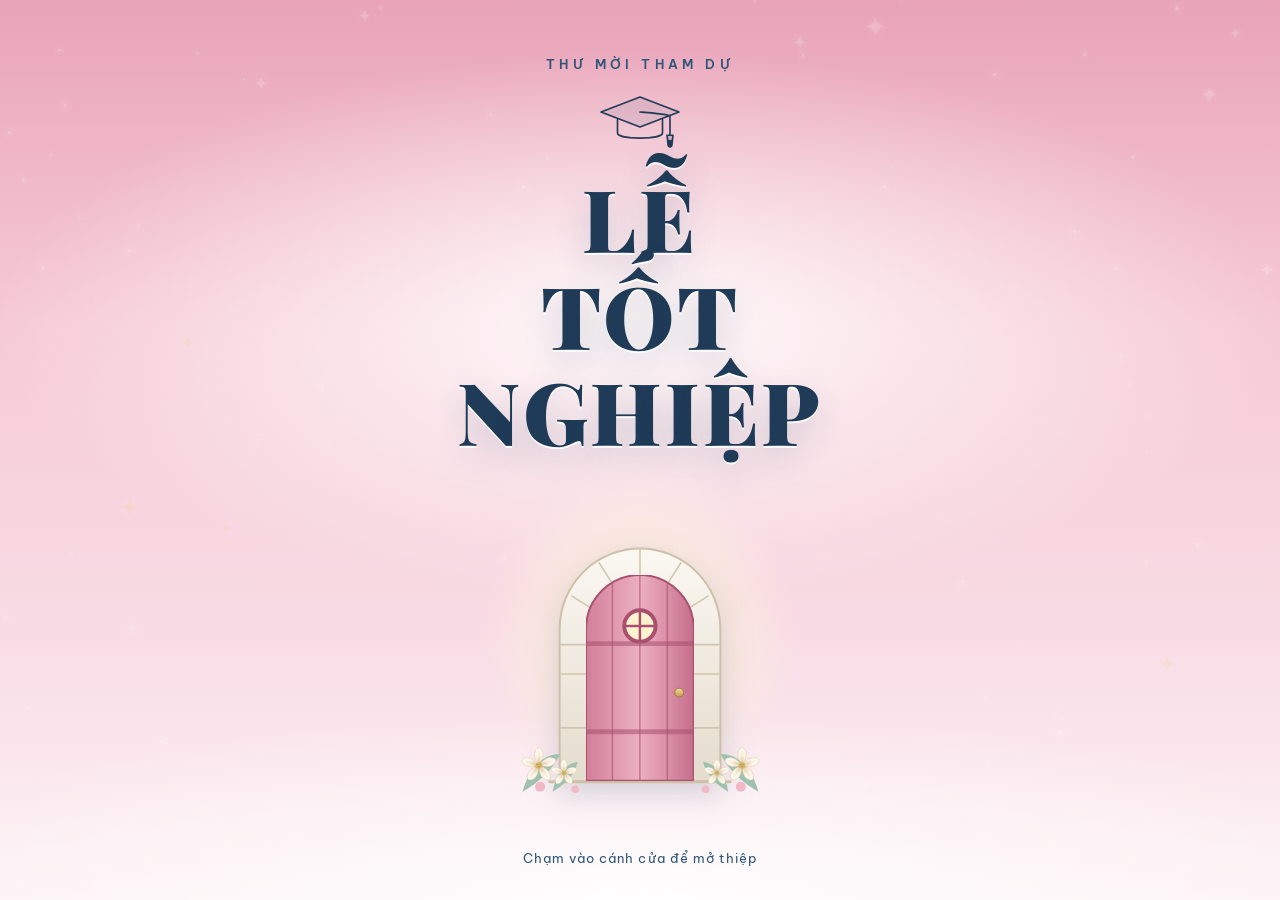
==== commit 96e01ffd: "Thay ảnh chân dung và ảnh cover mới Thêm ?v=2 vào og:image để Zalo/Facebook tải lại ảnh preview.  Co" ====
--- a/index.html
+++ b/index.html
@@ -12,7 +12,7 @@
   <meta property="og:type" content="website">
   <meta property="og:title" content="Thư mời Lễ Tốt Nghiệp · Nguyễn Thục Vin">
   <meta property="og:description" content="Thân mời bạn đến dự Lễ Tốt Nghiệp của Thục Vin tại ĐH Tôn Đức Thắng. Chạm để mở thiệp nhé!">
-  <meta property="og:image" content="https://nhocratac.github.io/graduate_letter/assets/img/og-cover.jpg">
+  <meta property="og:image" content="https://nhocratac.github.io/graduate_letter/assets/img/og-cover.jpg?v=2">
   <meta name="twitter:card" content="summary_large_image">
 
   <link rel="icon" href="assets/img/favicon.svg" type="image/svg+xml">
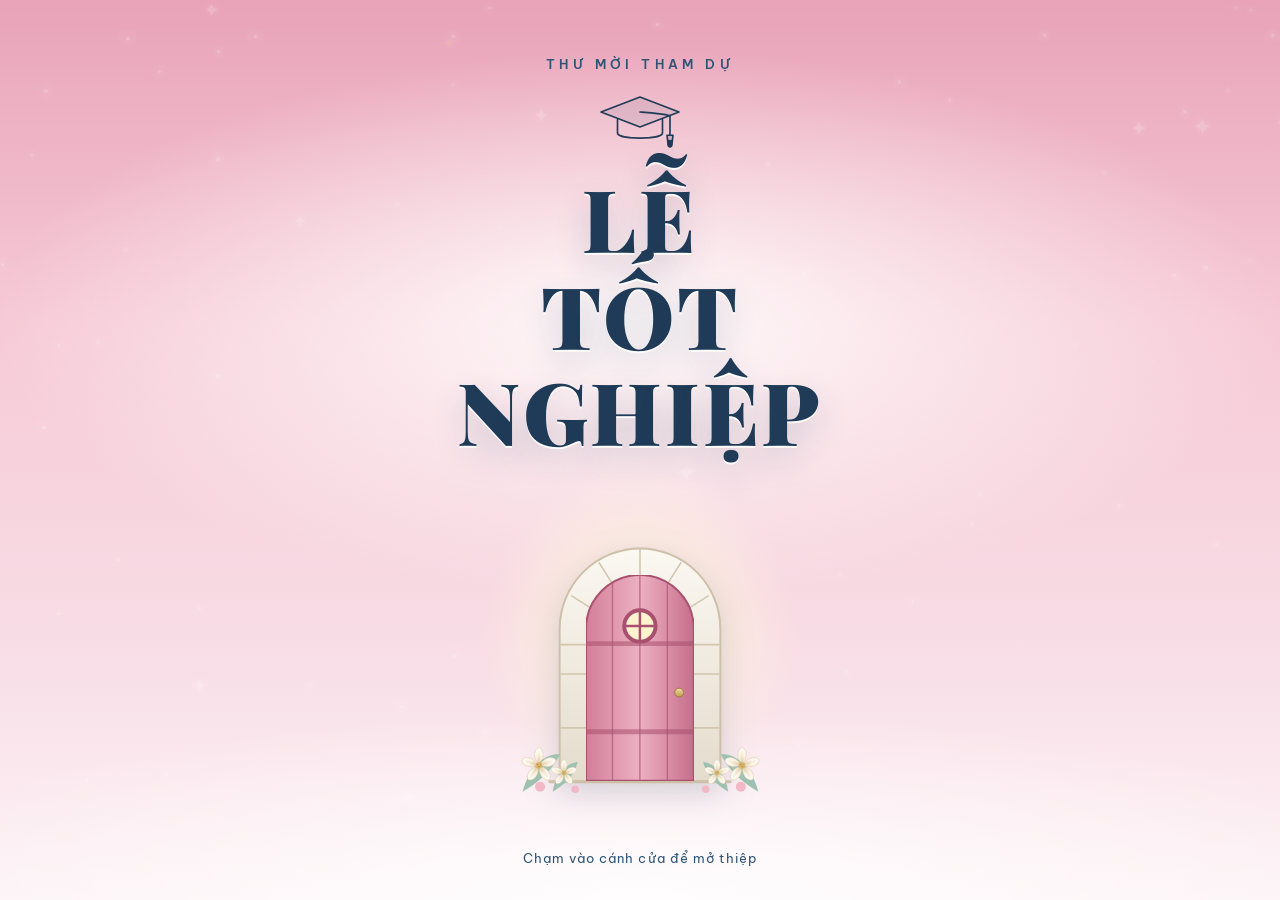
==== commit aa5a469f: "Thêm mục Lưu ý, số liên hệ thật, câu kết mới, ghi chú đối diện Nhà Thi Đấu Co-Authored-By: Claude Op" ====
--- a/index.html
+++ b/index.html
@@ -323,7 +323,7 @@
         <figure class="campus" id="campus">
           <figcaption class="campus__title">Sơ đồ trong trường</figcaption>
           <a class="campus__frame" id="campusLink" href="#" target="_blank" rel="noopener" aria-label="Mở sơ đồ khuôn viên cỡ lớn">
-            <img id="campusImg" alt="Sơ đồ khuôn viên Đại học Tôn Đức Thắng, điểm hẹn ở Sân Quốc Phòng toà M" loading="lazy" width="1595" height="880">
+            <img id="campusImg" alt="Sơ đồ khuôn viên Đại học Tôn Đức Thắng, điểm hẹn ở Sân Quốc Phòng toà M, đối diện Nhà Thi Đấu" loading="lazy" width="1595" height="880">
             <!-- Vị trí ghim: % theo chiều ngang / dọc của ảnh -->
             <span class="campus__pin" style="left: 42%; top: 45.5%" aria-hidden="true">
               <span class="campus__label">Gặp nhau ở đây 📸</span>
@@ -344,6 +344,14 @@
       </div>
     </section>
 
+    <!-- Lưu ý -->
+    <section class="section" id="luu-y" data-reveal>
+      <p class="section__script">Good to know</p>
+      <h2 class="section__title">Lưu ý</h2>
+      <p class="notes__intro" data-bind="text.notesIntro"></p>
+      <ol class="notes" id="notesList"></ol>
+    </section>
+
     <!-- 2.4 Xác nhận tham gia -->
     <section class="section" id="xac-nhan" data-reveal>
       <p class="section__script">Will you join?</p>
@@ -440,7 +448,7 @@
   <audio id="bgm" loop preload="auto"></audio>
 
   <!-- Bản đồ khuôn viên cỡ lớn, có khoanh vùng điểm hẹn -->
-  <div class="lightbox" id="campusBox" role="dialog" aria-modal="true" aria-label="Sơ đồ khuôn viên, điểm hẹn ở Sân Quốc Phòng toà M" hidden>
+  <div class="lightbox" id="campusBox" role="dialog" aria-modal="true" aria-label="Sơ đồ khuôn viên, điểm hẹn ở Sân Quốc Phòng toà M, đối diện Nhà Thi Đấu" hidden>
     <div class="lightbox__panel">
       <div class="lightbox__head">
         <p class="lightbox__title">Điểm hẹn · Sân Quốc Phòng toà M</p>
--- a/assets/css/style.css
+++ b/assets/css/style.css
@@ -867,6 +867,55 @@
   text-align: center;
 }
 .footer__script { font-family: var(--f-script); font-size: 54px; line-height: 1; color: var(--navy); }
+.notes__intro {
+  max-width: 360px;
+  margin-bottom: 14px;
+  font-size: 15px;
+  line-height: 1.7;
+  color: var(--navy-2);
+  text-wrap: pretty;
+}
+.notes {
+  max-width: 360px;
+  width: 100%;
+  margin: 0;
+  padding: 0;
+  list-style: none;
+  counter-reset: note;
+  display: grid;
+  gap: 12px;
+  text-align: left;
+}
+.notes__item {
+  counter-increment: note;
+  position: relative;
+  padding: 16px 18px 16px 56px;
+  border: 1px solid rgba(255, 255, 255, .95);
+  border-radius: 18px;
+  background: rgba(255, 255, 255, .6);
+  box-shadow: var(--shadow-soft);
+  font-size: 15px;
+  line-height: 1.7;
+  color: var(--navy-2);
+  text-wrap: pretty;
+}
+.notes__item::before {
+  content: counter(note);
+  position: absolute;
+  left: 16px;
+  top: 16px;
+  width: 28px;
+  height: 28px;
+  display: grid;
+  place-items: center;
+  border-radius: 50%;
+  background: var(--navy);
+  color: #fff;
+  font-size: 14px;
+  font-weight: 700;
+  line-height: 1;
+}
+.notes__item strong { display: block; color: var(--navy); }
 .note {
   max-width: 360px;
   padding: 22px 20px;
